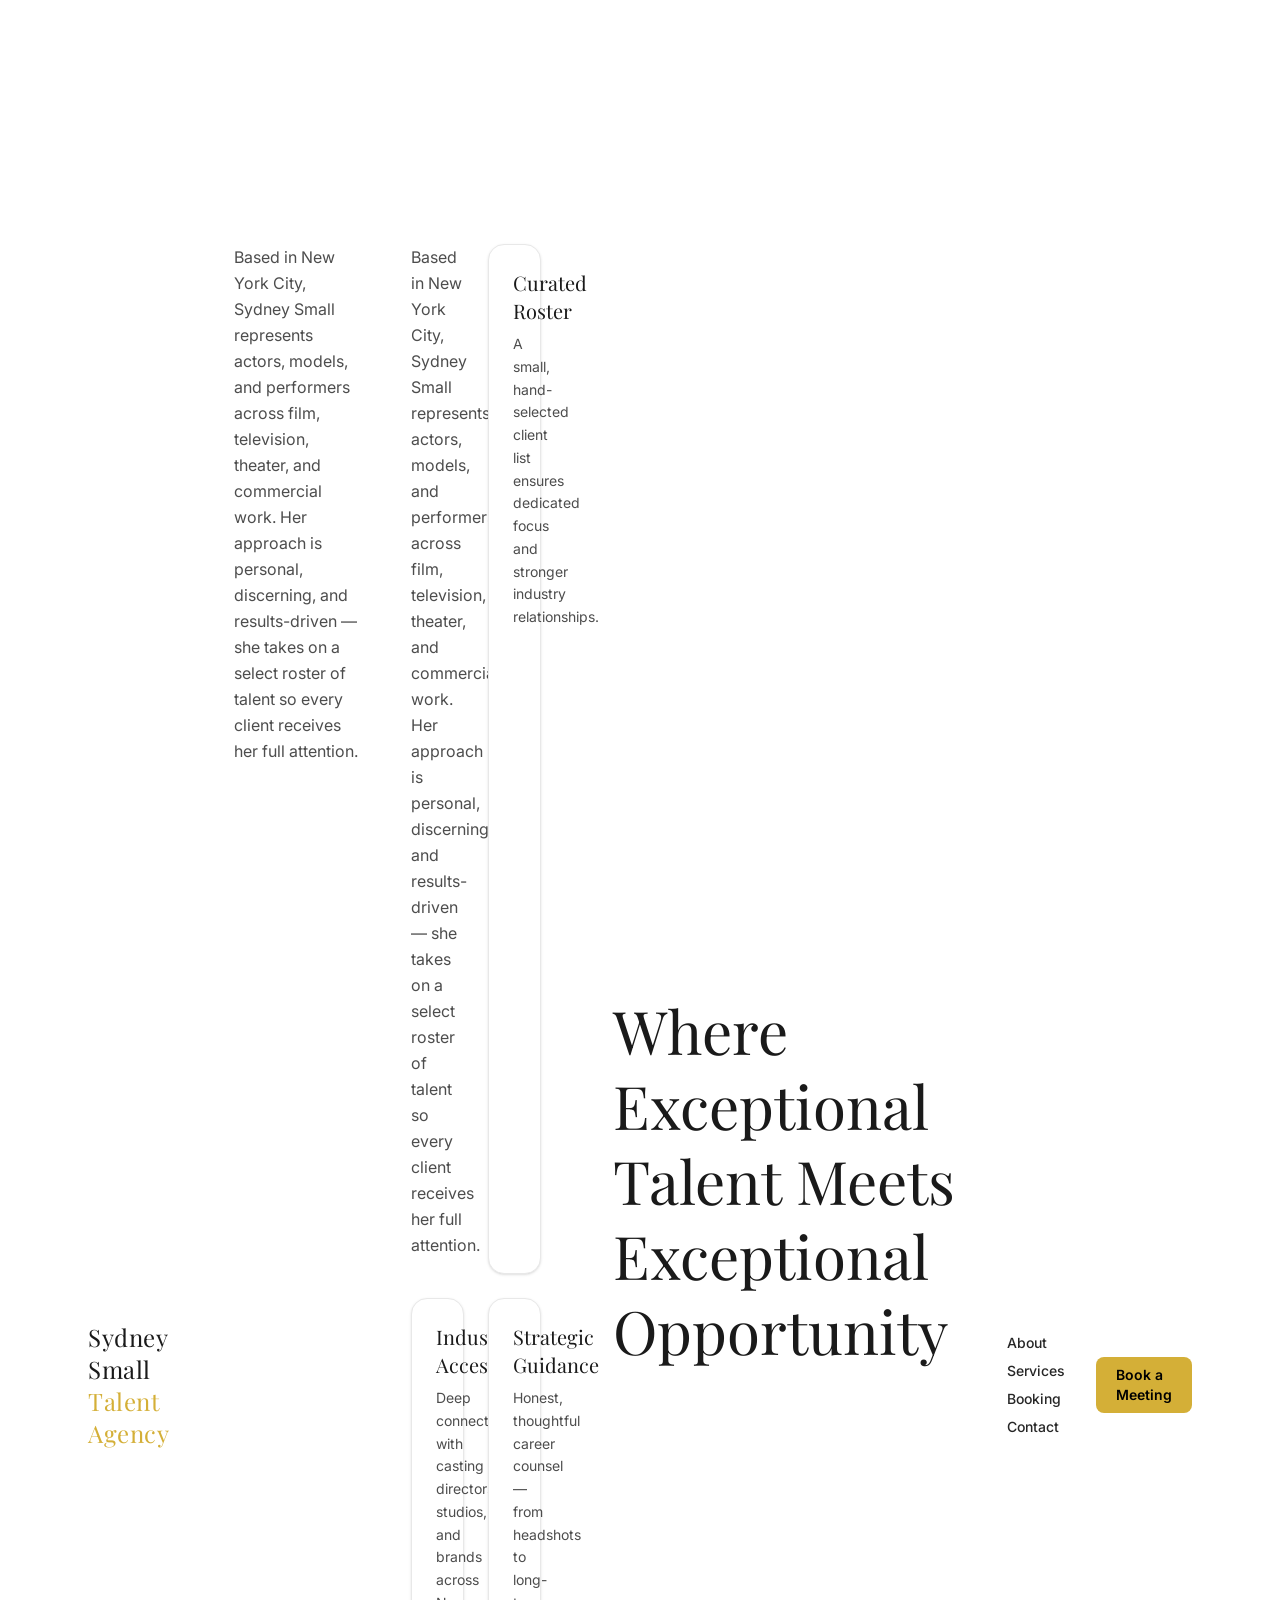
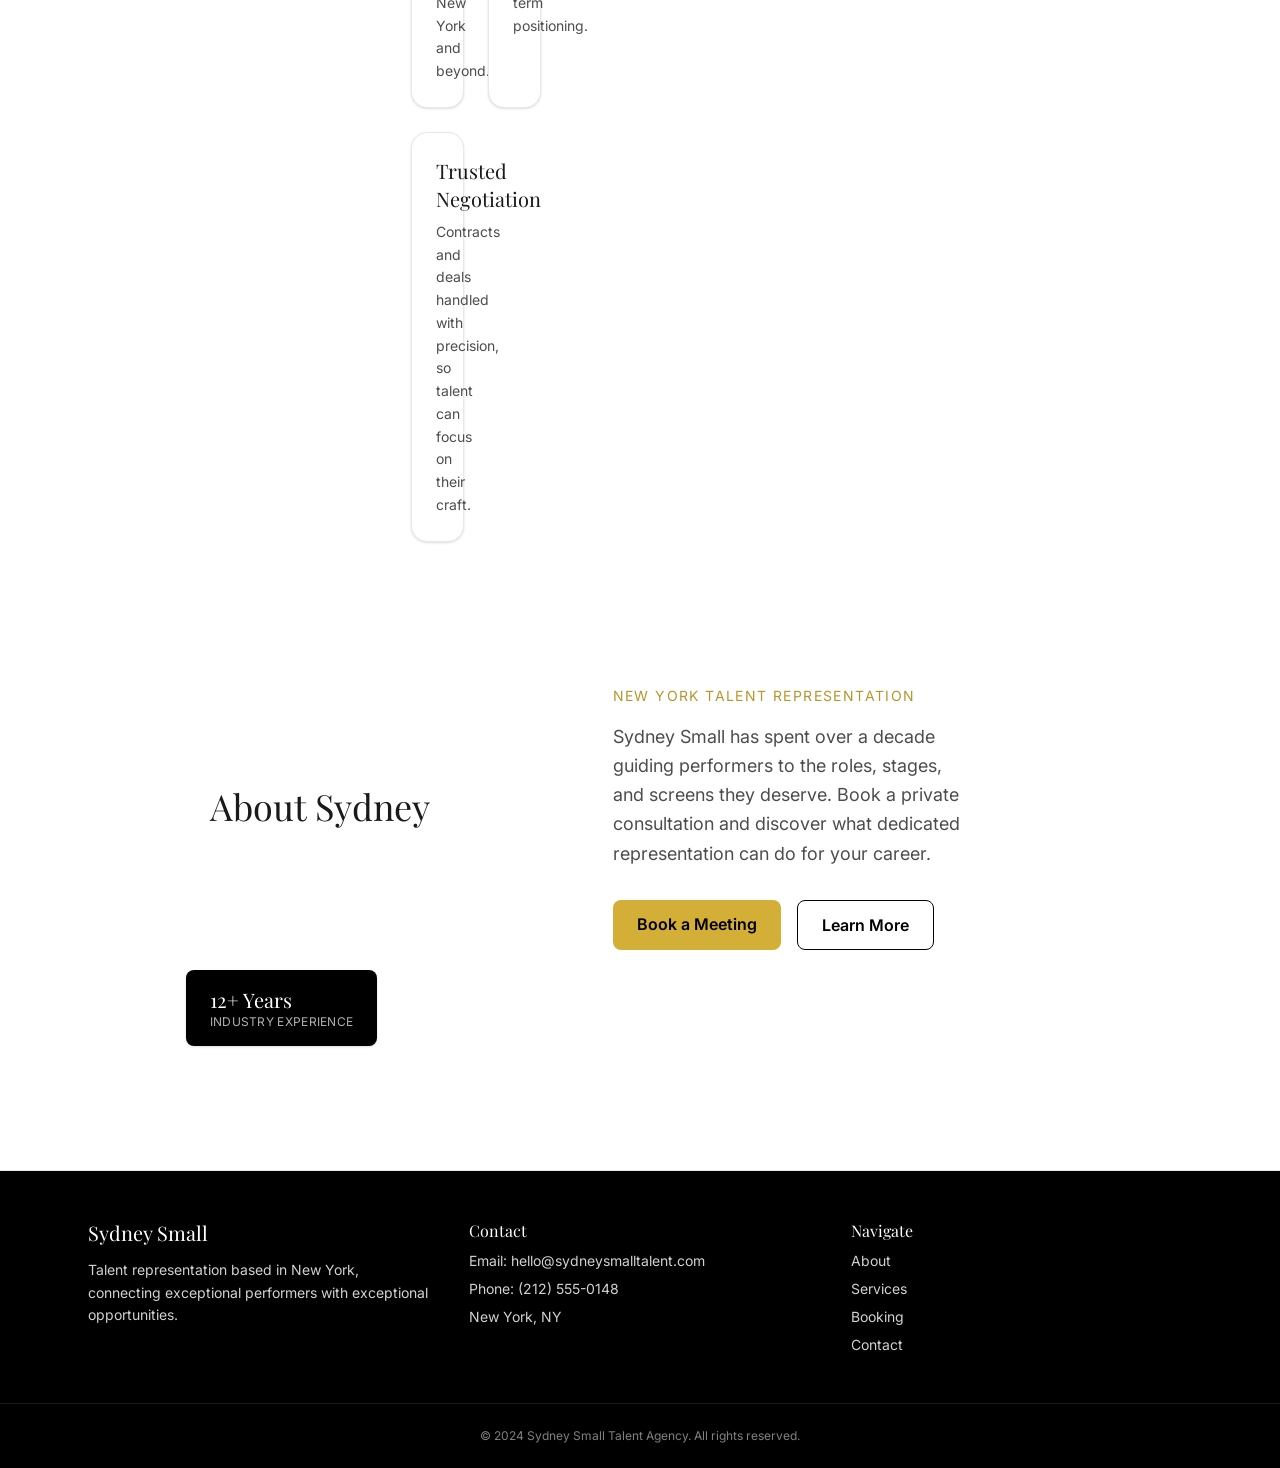
==== booking.html @ 24761de2 "Update copy on / via Tibly (#12)" ====
<!DOCTYPE html>
<html lang="en">
<head>
<meta charset="utf-8">
<meta name="viewport" content="width=device-width, initial-scale=1">
<title>Booking — Sydney Small Talent Agency</title>
<meta name="description" content="A calendar-style booking page for Sydney Small Talent Agency where visitors see available days and times and pick an open slot to request a consultation. C">
<link rel="canonical" href="https://sydney-small-talent-062c.sites.tibly.ai/booking">
<meta property="og:type" content="website">
<meta property="og:url" content="https://sydney-small-talent-062c.sites.tibly.ai/booking">
<meta property="og:site_name" content="Sydney Small Talent Agency">
<meta property="og:title" content="Booking — Sydney Small Talent Agency">
<meta property="og:description" content="A calendar-style booking page for Sydney Small Talent Agency where visitors see available days and times and pick an open slot to request a consultation. C">
<meta name="twitter:card" content="summary_large_image">
<link rel="icon" href="/favicon.svg" type="image/svg+xml">
<link rel="preconnect" href="https://fonts.googleapis.com">
<link rel="preconnect" href="https://fonts.gstatic.com" crossorigin>
<link href="https://fonts.googleapis.com/css2?family=Playfair+Display:ital,wght@0,400;0,600;0,700;1,400&family=Inter:wght@300;400;500;600;700&display=swap" rel="stylesheet">
<link rel="stylesheet" href="/styles.css?v=4cd7f9ba">
</head>
<body>
<!-- block:header -->
<header class="bg-surface border-b border-secondary sticky top-0 z-50">
  <div class="max-w-6xl mx-auto px-6 py-5 flex flex-col md:flex-row md:items-center md:justify-between gap-4">
    <a href="#top" class="font-display text-2xl tracking-wide text-ink">
      Sydney Small <span class="text-accent-500">Talent Agency</span>
    </a>
    <div class="max-w-6xl mx-auto px-6 py-20 sm:py-28 lg:py-32 grid gap-12 lg:grid-cols-2 lg:items-center">
    <div class="max-w-6xl mx-auto px-6 py-20 sm:py-24 grid gap-12 lg:grid-cols-2 lg:items-start">
    <div>
      
      <p class="font-body text-brand-500 leading-relaxed mb-4">
        Based in New York City, Sydney Small represents actors, models, and performers across film, television, theater, and commercial work. Her approach is personal, discerning, and results-driven — she takes on a select roster of talent so every client receives her full attention.
      </p>
      
    </div>
    <div class="grid sm:grid-cols-2 gap-6">
      <p class="font-body text-brand-500 leading-relaxed mb-4">
        Based in New York City, Sydney Small represents actors, models, and performers across film, television, theater, and commercial work. Her approach is personal, discerning, and results-driven — she takes on a select roster of talent so every client receives her full attention.
      </p><div class="card">
        <h3 class="font-display text-xl text-ink mb-2">Curated Roster</h3>
        <p class="font-body text-sm text-brand-500 leading-relaxed">A small, hand-selected client list ensures dedicated focus and stronger industry relationships.</p>
      </div>
      <div class="card">
        <h3 class="font-display text-xl text-ink mb-2">Industry Access</h3>
        <p class="font-body text-sm text-brand-500 leading-relaxed">Deep connections with casting directors, studios, and brands across New York and beyond.</p>
      </div>
      <div class="card">
        <h3 class="font-display text-xl text-ink mb-2">Strategic Guidance</h3>
        <p class="font-body text-sm text-brand-500 leading-relaxed">Honest, thoughtful career counsel — from headshots to long-term positioning.</p>
      </div>
      <div class="card">
        <h3 class="font-display text-xl text-ink mb-2">Trusted Negotiation</h3>
        <p class="font-body text-sm text-brand-500 leading-relaxed">Contracts and deals handled with precision, so talent can focus on their craft.</p>
      </div>
    </div>
  </div><h1 class="font-display text-4xl sm:text-5xl lg:text-6xl text-ink leading-tight mb-6">
        Where Exceptional Talent Meets Exceptional Opportunity
      </h1><h2 class="font-display text-3xl sm:text-4xl text-ink mb-6">About Sydney</h2><div>
      <p class="font-body text-sm tracking-widest uppercase text-accent-600 mb-4">New York Talent Representation</p>
      
      <p class="font-body text-lg text-brand-500 max-w-xl mb-8 leading-relaxed">
        Sydney Small has spent over a decade guiding performers to the roles, stages, and screens they deserve. Book a private consultation and discover what dedicated representation can do for your career.
      </p>
      <div class="flex flex-wrap gap-4">
        <a href="#booking" class="btn">Book a Meeting</a>
        <a href="#about" class="btn-secondary">Learn More</a>
      </div>
    </div>
    <div class="relative">
      
      <p>New text</p><div class="absolute -bottom-6 -left-6 hidden sm:block bg-brand-900 text-surface rounded-md px-6 py-4 shadow-sm">
        <p class="font-display text-xl">12+ Years</p>
        <p class="font-body text-xs text-brand-300 uppercase tracking-wide">Industry Experience</p>
      </div>
    </div>
  </div><nav class="flex flex-wrap gap-x-8 gap-y-2 text-sm font-body font-medium text-brand-600">
      <a href="#about" class="hover:text-accent-500 transition-colors">About</a>
      <a href="#services" class="hover:text-accent-500 transition-colors">Services</a>
      <a href="/booking" class="hover:text-accent-500 transition-colors">Booking</a>
      <a href="#contact" class="hover:text-accent-500 transition-colors">Contact</a>
    </nav>
    <a href="#booking" class="btn text-sm py-2 px-5 self-start md:self-auto">Book a Meeting</a>
  </div>
</header>
<!-- /block:header -->
<!-- block:app -->
<script type="importmap">
{"imports":{
"react":"https://esm.sh/react@18.3.1",
"react/jsx-runtime":"https://esm.sh/react@18.3.1/jsx-runtime",
"react-dom/client":"https://esm.sh/react-dom@18.3.1/client",
"@neondatabase/auth":"https://esm.sh/@neondatabase/auth",
"@neondatabase/postgrest-js":"https://esm.sh/@neondatabase/postgrest-js"
}}
</script>
<section class="section app-section" data-block="app">
  <div id="tibly-app-root"></div>
</section>
<script type="module" src="/assets/booking.js"></script>
<!-- /block:app -->
<!-- block:footer -->
<footer class="bg-brand-900 text-brand-50">
  <div class="max-w-6xl mx-auto px-6 py-12 grid gap-10 md:grid-cols-3">
    <div>
      <h2 class="font-display text-xl text-surface mb-3">Sydney Small</h2>
      <p class="font-body text-sm text-brand-200 leading-relaxed">
        Talent representation based in New York, connecting exceptional
        performers with exceptional opportunities.
      </p>
    </div>
    <div class="font-body text-sm text-brand-200 space-y-2">
      <h3 class="font-display text-base text-surface mb-2">Contact</h3>
      <p>Email: hello@sydneysmalltalent.com</p>
      <p>Phone: (212) 555-0148</p>
      <p>New York, NY</p>
    </div>
    <div>
      <h3 class="font-display text-base text-surface mb-2">Navigate</h3>
      <nav class="flex flex-col gap-2 font-body text-sm text-brand-200">
        <a href="#about" class="hover:text-accent-500 transition-colors">About</a>
        <a href="#services" class="hover:text-accent-500 transition-colors">Services</a>
        <a href="#booking" class="hover:text-accent-500 transition-colors">Booking</a>
        <a href="#contact" class="hover:text-accent-500 transition-colors">Contact</a>
      </nav>
    </div>
  </div>
  <div class="border-t border-brand-700 py-6 text-center text-xs font-body text-brand-400">
    &copy; 2024 Sydney Small Talent Agency. All rights reserved.
  </div>
</footer>
<!-- /block:footer -->
  <script async src="https://api.tibly.ai/widget/v1.js"></script>
</body>
</html>
---- styles.css ----
/*! tailwindcss v4.3.2 | MIT License | https://tailwindcss.com */
@layer properties{@supports (((-webkit-hyphens:none)) and (not (margin-trim:inline))) or ((-moz-orient:inline) and (not (color:rgb(from red r g b)))){*,:before,:after,::backdrop{--tw-space-y-reverse:0;--tw-border-style:solid;--tw-leading:initial;--tw-font-weight:initial;--tw-tracking:initial;--tw-shadow:0 0 #0000;--tw-shadow-color:initial;--tw-shadow-alpha:100%;--tw-inset-shadow:0 0 #0000;--tw-inset-shadow-color:initial;--tw-inset-shadow-alpha:100%;--tw-ring-color:initial;--tw-ring-shadow:0 0 #0000;--tw-inset-ring-color:initial;--tw-inset-ring-shadow:0 0 #0000;--tw-ring-inset:initial;--tw-ring-offset-width:0px;--tw-ring-offset-color:#fff;--tw-ring-offset-shadow:0 0 #0000;--tw-duration:initial}}}@layer theme{:root,:host{--font-sans:ui-sans-serif, system-ui, sans-serif, "Apple Color Emoji", "Segoe UI Emoji", "Segoe UI Symbol", "Noto Color Emoji";--font-mono:ui-monospace, SFMono-Regular, Menlo, Monaco, Consolas, "Liberation Mono", "Courier New", monospace;--color-red-600:oklch(57.7% .245 27.325);--spacing:.25rem;--container-xl:36rem;--container-2xl:42rem;--container-4xl:56rem;--container-6xl:72rem;--text-xs:.75rem;--text-xs--line-height:calc(1 / .75);--text-sm:.875rem;--text-sm--line-height:calc(1.25 / .875);--text-base:1rem;--text-base--line-height:calc(1.5 / 1);--text-lg:1.125rem;--text-lg--line-height:calc(1.75 / 1.125);--text-xl:1.25rem;--text-xl--line-height:calc(1.75 / 1.25);--text-2xl:1.5rem;--text-2xl--line-height:calc(2 / 1.5);--text-3xl:1.875rem;--text-3xl--line-height:calc(2.25 / 1.875);--text-4xl:2.25rem;--text-4xl--line-height:calc(2.5 / 2.25);--text-5xl:3rem;--text-5xl--line-height:1;--text-6xl:3.75rem;--text-6xl--line-height:1;--font-weight-medium:500;--font-weight-semibold:600;--tracking-wide:.025em;--tracking-widest:.1em;--leading-tight:1.25;--leading-relaxed:1.625;--radius-sm:.25rem;--radius-md:.5rem;--radius-lg:1rem;--default-transition-duration:.15s;--default-transition-timing-function:cubic-bezier(.4, 0, .2, 1);--default-font-family:var(--font-sans);--default-mono-font-family:var(--font-mono);--color-brand-50:#f5f5f5;--color-brand-100:#e8e8e8;--color-brand-200:#d1d1d1;--color-brand-300:#b0b0b0;--color-brand-400:gray;--color-brand-500:#4d4d4d;--color-brand-600:#262626;--color-brand-700:#1a1a1a;--color-brand-800:#0d0d0d;--color-brand-900:#000;--color-accent-50:#fbf6e7;--color-accent-100:#f5e9c2;--color-accent-300:#e3c766;--color-accent-500:#d4af37;--color-accent-600:#b8952c;--color-accent-900:#6b5514;--color-surface:#fff;--color-bg:#fafafa;--color-secondary:#e8e8e8;--color-ink:#1a1a1a;--font-display:"Playfair Display", serif;--font-body:"Inter", sans-serif}}@layer base{*,:after,:before,::backdrop{box-sizing:border-box;border:0 solid;margin:0;padding:0}::file-selector-button{box-sizing:border-box;border:0 solid;margin:0;padding:0}html,:host{-webkit-text-size-adjust:100%;tab-size:4;line-height:1.5;font-family:var(--default-font-family,ui-sans-serif, system-ui, sans-serif, "Apple Color Emoji", "Segoe UI Emoji", "Segoe UI Symbol", "Noto Color Emoji");font-feature-settings:var(--default-font-feature-settings,normal);font-variation-settings:var(--default-font-variation-settings,normal);-webkit-tap-highlight-color:transparent}hr{height:0;color:inherit;border-top-width:1px}abbr:where([title]){-webkit-text-decoration:underline dotted;text-decoration:underline dotted}h1,h2,h3,h4,h5,h6{font-size:inherit;font-weight:inherit}a{color:inherit;-webkit-text-decoration:inherit;-webkit-text-decoration:inherit;-webkit-text-decoration:inherit;text-decoration:inherit}b,strong{font-weight:bolder}code,kbd,samp,pre{font-family:var(--default-mono-font-family,ui-monospace, SFMono-Regular, Menlo, Monaco, Consolas, "Liberation Mono", "Courier New", monospace);font-feature-settings:var(--default-mono-font-feature-settings,normal);font-variation-settings:var(--default-mono-font-variation-settings,normal);font-size:1em}small{font-size:80%}sub,sup{vertical-align:baseline;font-size:75%;line-height:0;position:relative}sub{bottom:-.25em}sup{top:-.5em}table{text-indent:0;border-color:inherit;border-collapse:collapse}:-moz-focusring{outline:auto}progress{vertical-align:baseline}summary{display:list-item}ol,ul,menu{list-style:none}img,svg,video,canvas,audio,iframe,embed,object{vertical-align:middle;display:block}img,video{max-width:100%;height:auto}button,input,select,optgroup,textarea{font:inherit;font-feature-settings:inherit;font-variation-settings:inherit;letter-spacing:inherit;color:inherit;opacity:1;background-color:#0000;border-radius:0}::file-selector-button{font:inherit;font-feature-settings:inherit;font-variation-settings:inherit;letter-spacing:inherit;color:inherit;opacity:1;background-color:#0000;border-radius:0}:where(select:is([multiple],[size])) optgroup{font-weight:bolder}:where(select:is([multiple],[size])) optgroup option{padding-inline-start:20px}::file-selector-button{margin-inline-end:4px}::placeholder{opacity:1}@supports (not ((-webkit-appearance:-apple-pay-button))) or (contain-intrinsic-size:1px){::placeholder{color:currentColor}@supports (color:color-mix(in lab, red, red)){::placeholder{color:color-mix(in oklab, currentcolor 50%, transparent)}}}textarea{resize:vertical}::-webkit-search-decoration{-webkit-appearance:none}::-webkit-date-and-time-value{min-height:1lh;text-align:inherit}::-webkit-datetime-edit{display:inline-flex}::-webkit-datetime-edit-fields-wrapper{padding:0}::-webkit-datetime-edit{padding-block:0}::-webkit-datetime-edit-year-field{padding-block:0}::-webkit-datetime-edit-month-field{padding-block:0}::-webkit-datetime-edit-day-field{padding-block:0}::-webkit-datetime-edit-hour-field{padding-block:0}::-webkit-datetime-edit-minute-field{padding-block:0}::-webkit-datetime-edit-second-field{padding-block:0}::-webkit-datetime-edit-millisecond-field{padding-block:0}::-webkit-datetime-edit-meridiem-field{padding-block:0}::-webkit-calendar-picker-indicator{line-height:1}:-moz-ui-invalid{box-shadow:none}button,input:where([type=button],[type=reset],[type=submit]){appearance:button}::file-selector-button{appearance:button}::-webkit-inner-spin-button{height:auto}::-webkit-outer-spin-button{height:auto}[hidden]:where(:not([hidden=until-found])){display:none!important}}@layer components{.btn{border-radius:var(--radius-md);background-color:var(--color-accent-500);padding-inline:calc(var(--spacing) * 6);padding-block:calc(var(--spacing) * 3);font-family:var(--font-body);--tw-font-weight:var(--font-weight-semibold);font-weight:var(--font-weight-semibold);color:var(--color-brand-900);transition-property:color,background-color,border-color,outline-color,text-decoration-color,fill,stroke,--tw-gradient-from,--tw-gradient-via,--tw-gradient-to;transition-timing-function:var(--tw-ease,var(--default-transition-timing-function));transition-duration:var(--tw-duration,var(--default-transition-duration));--tw-duration:.2s;transition-duration:.2s;display:inline-block}@media (hover:hover){.btn:hover{background-color:var(--color-accent-600)}}.btn-secondary{border-radius:var(--radius-md);border-style:var(--tw-border-style);border-width:1px;border-color:var(--color-brand-900);padding-inline:calc(var(--spacing) * 6);padding-block:calc(var(--spacing) * 3);font-family:var(--font-body);--tw-font-weight:var(--font-weight-semibold);font-weight:var(--font-weight-semibold);color:var(--color-brand-900);transition-property:color,background-color,border-color,outline-color,text-decoration-color,fill,stroke,--tw-gradient-from,--tw-gradient-via,--tw-gradient-to;transition-timing-function:var(--tw-ease,var(--default-transition-timing-function));transition-duration:var(--tw-duration,var(--default-transition-duration));--tw-duration:.2s;background-color:#0000;transition-duration:.2s;display:inline-block}@media (hover:hover){.btn-secondary:hover{background-color:var(--color-brand-900);color:var(--color-surface)}}.card{border-radius:var(--radius-lg);border-style:var(--tw-border-style);border-width:1px;border-color:var(--color-secondary);background-color:var(--color-surface);padding:calc(var(--spacing) * 6);--tw-shadow:0 1px 3px 0 var(--tw-shadow-color,#0000001a), 0 1px 2px -1px var(--tw-shadow-color,#0000001a);box-shadow:var(--tw-inset-shadow), var(--tw-inset-ring-shadow), var(--tw-ring-offset-shadow), var(--tw-ring-shadow), var(--tw-shadow)}}@layer utilities{.absolute{position:absolute}.relative{position:relative}.sticky{position:sticky}.top-0{top:0}.-bottom-6{bottom:calc(var(--spacing) * -6)}.-left-6{left:calc(var(--spacing) * -6)}.z-50{z-index:50}.mx-auto{margin-inline:auto}.mb-1{margin-bottom:var(--spacing)}.mb-2{margin-bottom:calc(var(--spacing) * 2)}.mb-3{margin-bottom:calc(var(--spacing) * 3)}.mb-4{margin-bottom:calc(var(--spacing) * 4)}.mb-6{margin-bottom:calc(var(--spacing) * 6)}.mb-8{margin-bottom:calc(var(--spacing) * 8)}.mb-12{margin-bottom:calc(var(--spacing) * 12)}.mb-14{margin-bottom:calc(var(--spacing) * 14)}.block{display:block}.flex{display:flex}.grid{display:grid}.hidden{display:none}.min-h-\[100px\]{min-height:100px}.w-full{width:100%}.max-w-2xl{max-width:var(--container-2xl)}.max-w-4xl{max-width:var(--container-4xl)}.max-w-6xl{max-width:var(--container-6xl)}.max-w-xl{max-width:var(--container-xl)}.grow{flex-grow:1}.grid-cols-2{grid-template-columns:repeat(2,minmax(0,1fr))}.flex-col{flex-direction:column}.flex-wrap{flex-wrap:wrap}.gap-2{gap:calc(var(--spacing) * 2)}.gap-4{gap:calc(var(--spacing) * 4)}.gap-6{gap:calc(var(--spacing) * 6)}.gap-10{gap:calc(var(--spacing) * 10)}.gap-12{gap:calc(var(--spacing) * 12)}:where(.space-y-2>:not(:last-child)){--tw-space-y-reverse:0;margin-block-start:calc(calc(var(--spacing) * 2) * var(--tw-space-y-reverse));margin-block-end:calc(calc(var(--spacing) * 2) * calc(1 - var(--tw-space-y-reverse)))}:where(.space-y-4>:not(:last-child)){--tw-space-y-reverse:0;margin-block-start:calc(calc(var(--spacing) * 4) * var(--tw-space-y-reverse));margin-block-end:calc(calc(var(--spacing) * 4) * calc(1 - var(--tw-space-y-reverse)))}:where(.space-y-8>:not(:last-child)){--tw-space-y-reverse:0;margin-block-start:calc(calc(var(--spacing) * 8) * var(--tw-space-y-reverse));margin-block-end:calc(calc(var(--spacing) * 8) * calc(1 - var(--tw-space-y-reverse)))}.gap-x-8{column-gap:calc(var(--spacing) * 8)}.gap-y-2{row-gap:calc(var(--spacing) * 2)}.self-start{align-self:flex-start}.rounded-lg{border-radius:var(--radius-lg)}.rounded-md{border-radius:var(--radius-md)}.border{border-style:var(--tw-border-style);border-width:1px}.border-t{border-top-style:var(--tw-border-style);border-top-width:1px}.border-b{border-bottom-style:var(--tw-border-style);border-bottom-width:1px}.border-brand-700{border-color:var(--color-brand-700)}.border-ink\/20{border-color:#1a1a1a33}@supports (color:color-mix(in lab, red, red)){.border-ink\/20{border-color:color-mix(in oklab, var(--color-ink) 20%, transparent)}}.border-secondary{border-color:var(--color-secondary)}.bg-bg{background-color:var(--color-bg)}.bg-brand-900{background-color:var(--color-brand-900)}.bg-surface{background-color:var(--color-surface)}.p-6{padding:calc(var(--spacing) * 6)}.p-8{padding:calc(var(--spacing) * 8)}.px-3{padding-inline:calc(var(--spacing) * 3)}.px-4{padding-inline:calc(var(--spacing) * 4)}.px-5{padding-inline:calc(var(--spacing) * 5)}.px-6{padding-inline:calc(var(--spacing) * 6)}.py-2{padding-block:calc(var(--spacing) * 2)}.py-4{padding-block:calc(var(--spacing) * 4)}.py-5{padding-block:calc(var(--spacing) * 5)}.py-6{padding-block:calc(var(--spacing) * 6)}.py-10{padding-block:calc(var(--spacing) * 10)}.py-12{padding-block:calc(var(--spacing) * 12)}.py-20{padding-block:calc(var(--spacing) * 20)}.text-center{text-align:center}.font-body{font-family:var(--font-body)}.font-display{font-family:var(--font-display)}.text-2xl{font-size:var(--text-2xl);line-height:var(--tw-leading,var(--text-2xl--line-height))}.text-3xl{font-size:var(--text-3xl);line-height:var(--tw-leading,var(--text-3xl--line-height))}.text-4xl{font-size:var(--text-4xl);line-height:var(--tw-leading,var(--text-4xl--line-height))}.text-base{font-size:var(--text-base);line-height:var(--tw-leading,var(--text-base--line-height))}.text-lg{font-size:var(--text-lg);line-height:var(--tw-leading,var(--text-lg--line-height))}.text-sm{font-size:var(--text-sm);line-height:var(--tw-leading,var(--text-sm--line-height))}.text-xl{font-size:var(--text-xl);line-height:var(--tw-leading,var(--text-xl--line-height))}.text-xs{font-size:var(--text-xs);line-height:var(--tw-leading,var(--text-xs--line-height))}.leading-relaxed{--tw-leading:var(--leading-relaxed);line-height:var(--leading-relaxed)}.leading-tight{--tw-leading:var(--leading-tight);line-height:var(--leading-tight)}.font-medium{--tw-font-weight:var(--font-weight-medium);font-weight:var(--font-weight-medium)}.tracking-wide{--tw-tracking:var(--tracking-wide);letter-spacing:var(--tracking-wide)}.tracking-widest{--tw-tracking:var(--tracking-widest);letter-spacing:var(--tracking-widest)}.text-accent-500{color:var(--color-accent-500)}.text-accent-600{color:var(--color-accent-600)}.text-brand-50{color:var(--color-brand-50)}.text-brand-200{color:var(--color-brand-200)}.text-brand-300{color:var(--color-brand-300)}.text-brand-400{color:var(--color-brand-400)}.text-brand-500{color:var(--color-brand-500)}.text-brand-600{color:var(--color-brand-600)}.text-ink{color:var(--color-ink)}.text-ink\/60{color:#1a1a1a99}@supports (color:color-mix(in lab, red, red)){.text-ink\/60{color:color-mix(in oklab, var(--color-ink) 60%, transparent)}}.text-ink\/70{color:#1a1a1ab3}@supports (color:color-mix(in lab, red, red)){.text-ink\/70{color:color-mix(in oklab, var(--color-ink) 70%, transparent)}}.text-ink\/80{color:#1a1a1acc}@supports (color:color-mix(in lab, red, red)){.text-ink\/80{color:color-mix(in oklab, var(--color-ink) 80%, transparent)}}.text-red-600{color:var(--color-red-600)}.text-surface{color:var(--color-surface)}.uppercase{text-transform:uppercase}.shadow-sm{--tw-shadow:0 1px 3px 0 var(--tw-shadow-color,#0000001a), 0 1px 2px -1px var(--tw-shadow-color,#0000001a);box-shadow:var(--tw-inset-shadow), var(--tw-inset-ring-shadow), var(--tw-ring-offset-shadow), var(--tw-ring-shadow), var(--tw-shadow)}.transition-colors{transition-property:color,background-color,border-color,outline-color,text-decoration-color,fill,stroke,--tw-gradient-from,--tw-gradient-via,--tw-gradient-to;transition-timing-function:var(--tw-ease,var(--default-transition-timing-function));transition-duration:var(--tw-duration,var(--default-transition-duration))}.transition-shadow{transition-property:box-shadow;transition-timing-function:var(--tw-ease,var(--default-transition-timing-function));transition-duration:var(--tw-duration,var(--default-transition-duration))}@media (hover:hover){.hover\:text-accent-500:hover{color:var(--color-accent-500)}.hover\:shadow-md:hover{--tw-shadow:0 4px 6px -1px var(--tw-shadow-color,#0000001a), 0 2px 4px -2px var(--tw-shadow-color,#0000001a);box-shadow:var(--tw-inset-shadow), var(--tw-inset-ring-shadow), var(--tw-ring-offset-shadow), var(--tw-ring-shadow), var(--tw-shadow)}}@media (min-width:40rem){.sm\:block{display:block}.sm\:grid-cols-2{grid-template-columns:repeat(2,minmax(0,1fr))}.sm\:grid-cols-4{grid-template-columns:repeat(4,minmax(0,1fr))}.sm\:p-10{padding:calc(var(--spacing) * 10)}.sm\:py-24{padding-block:calc(var(--spacing) * 24)}.sm\:py-28{padding-block:calc(var(--spacing) * 28)}.sm\:text-4xl{font-size:var(--text-4xl);line-height:var(--tw-leading,var(--text-4xl--line-height))}.sm\:text-5xl{font-size:var(--text-5xl);line-height:var(--tw-leading,var(--text-5xl--line-height))}}@media (min-width:48rem){.md\:grid-cols-2{grid-template-columns:repeat(2,minmax(0,1fr))}.md\:grid-cols-3{grid-template-columns:repeat(3,minmax(0,1fr))}.md\:grid-cols-7{grid-template-columns:repeat(7,minmax(0,1fr))}.md\:flex-row{flex-direction:row}.md\:items-center{align-items:center}.md\:justify-between{justify-content:space-between}.md\:self-auto{align-self:auto}.md\:text-left{text-align:left}.md\:text-4xl{font-size:var(--text-4xl);line-height:var(--tw-leading,var(--text-4xl--line-height))}}@media (min-width:64rem){.lg\:grid-cols-2{grid-template-columns:repeat(2,minmax(0,1fr))}.lg\:grid-cols-3{grid-template-columns:repeat(3,minmax(0,1fr))}.lg\:items-center{align-items:center}.lg\:items-start{align-items:flex-start}.lg\:py-32{padding-block:calc(var(--spacing) * 32)}.lg\:text-6xl{font-size:var(--text-6xl);line-height:var(--tw-leading,var(--text-6xl--line-height))}}}@property --tw-space-y-reverse{syntax:"*";inherits:false;initial-value:0}@property --tw-border-style{syntax:"*";inherits:false;initial-value:solid}@property --tw-leading{syntax:"*";inherits:false}@property --tw-font-weight{syntax:"*";inherits:false}@property --tw-tracking{syntax:"*";inherits:false}@property --tw-shadow{syntax:"*";inherits:false;initial-value:0 0 #0000}@property --tw-shadow-color{syntax:"*";inherits:false}@property --tw-shadow-alpha{syntax:"<percentage>";inherits:false;initial-value:100%}@property --tw-inset-shadow{syntax:"*";inherits:false;initial-value:0 0 #0000}@property --tw-inset-shadow-color{syntax:"*";inherits:false}@property --tw-inset-shadow-alpha{syntax:"<percentage>";inherits:false;initial-value:100%}@property --tw-ring-color{syntax:"*";inherits:false}@property --tw-ring-shadow{syntax:"*";inherits:false;initial-value:0 0 #0000}@property --tw-inset-ring-color{syntax:"*";inherits:false}@property --tw-inset-ring-shadow{syntax:"*";inherits:false;initial-value:0 0 #0000}@property --tw-ring-inset{syntax:"*";inherits:false}@property --tw-ring-offset-width{syntax:"<length>";inherits:false;initial-value:0}@property --tw-ring-offset-color{syntax:"*";inherits:false;initial-value:#fff}@property --tw-ring-offset-shadow{syntax:"*";inherits:false;initial-value:0 0 #0000}@property --tw-duration{syntax:"*";inherits:false}
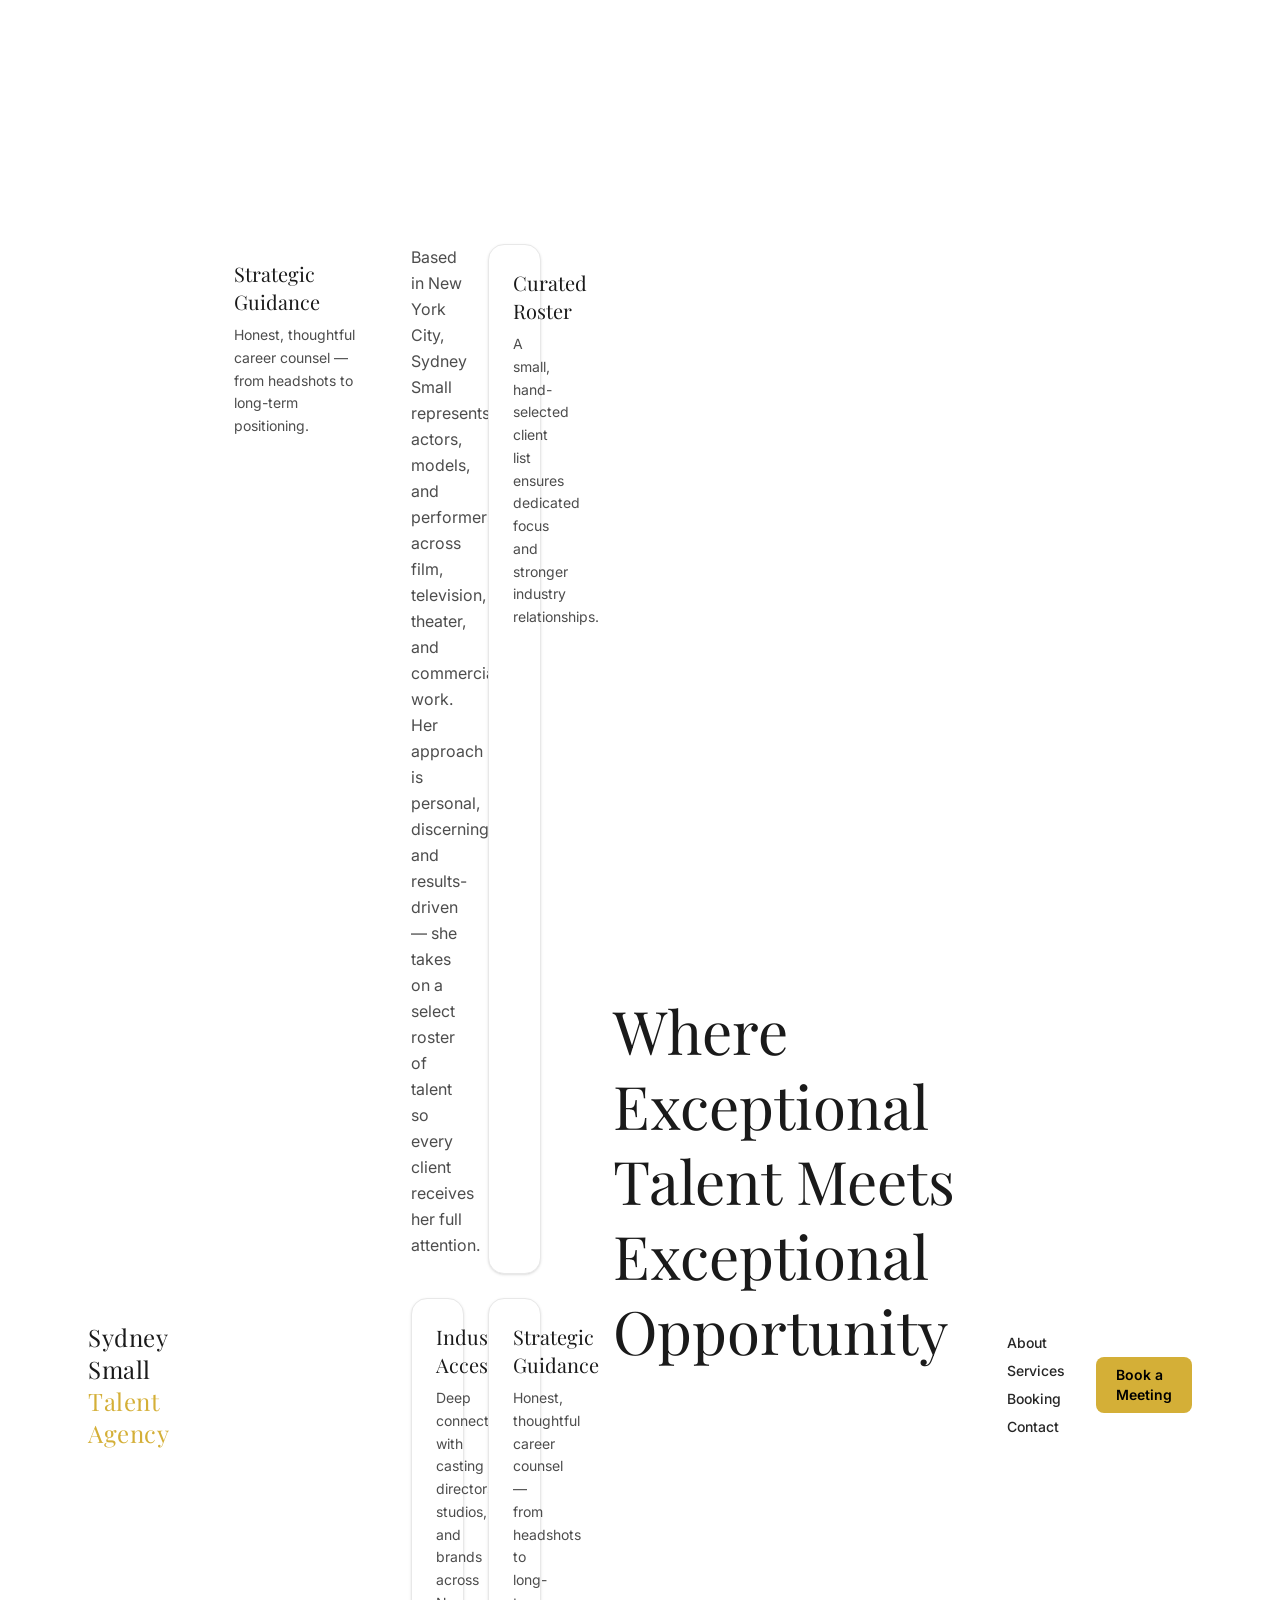
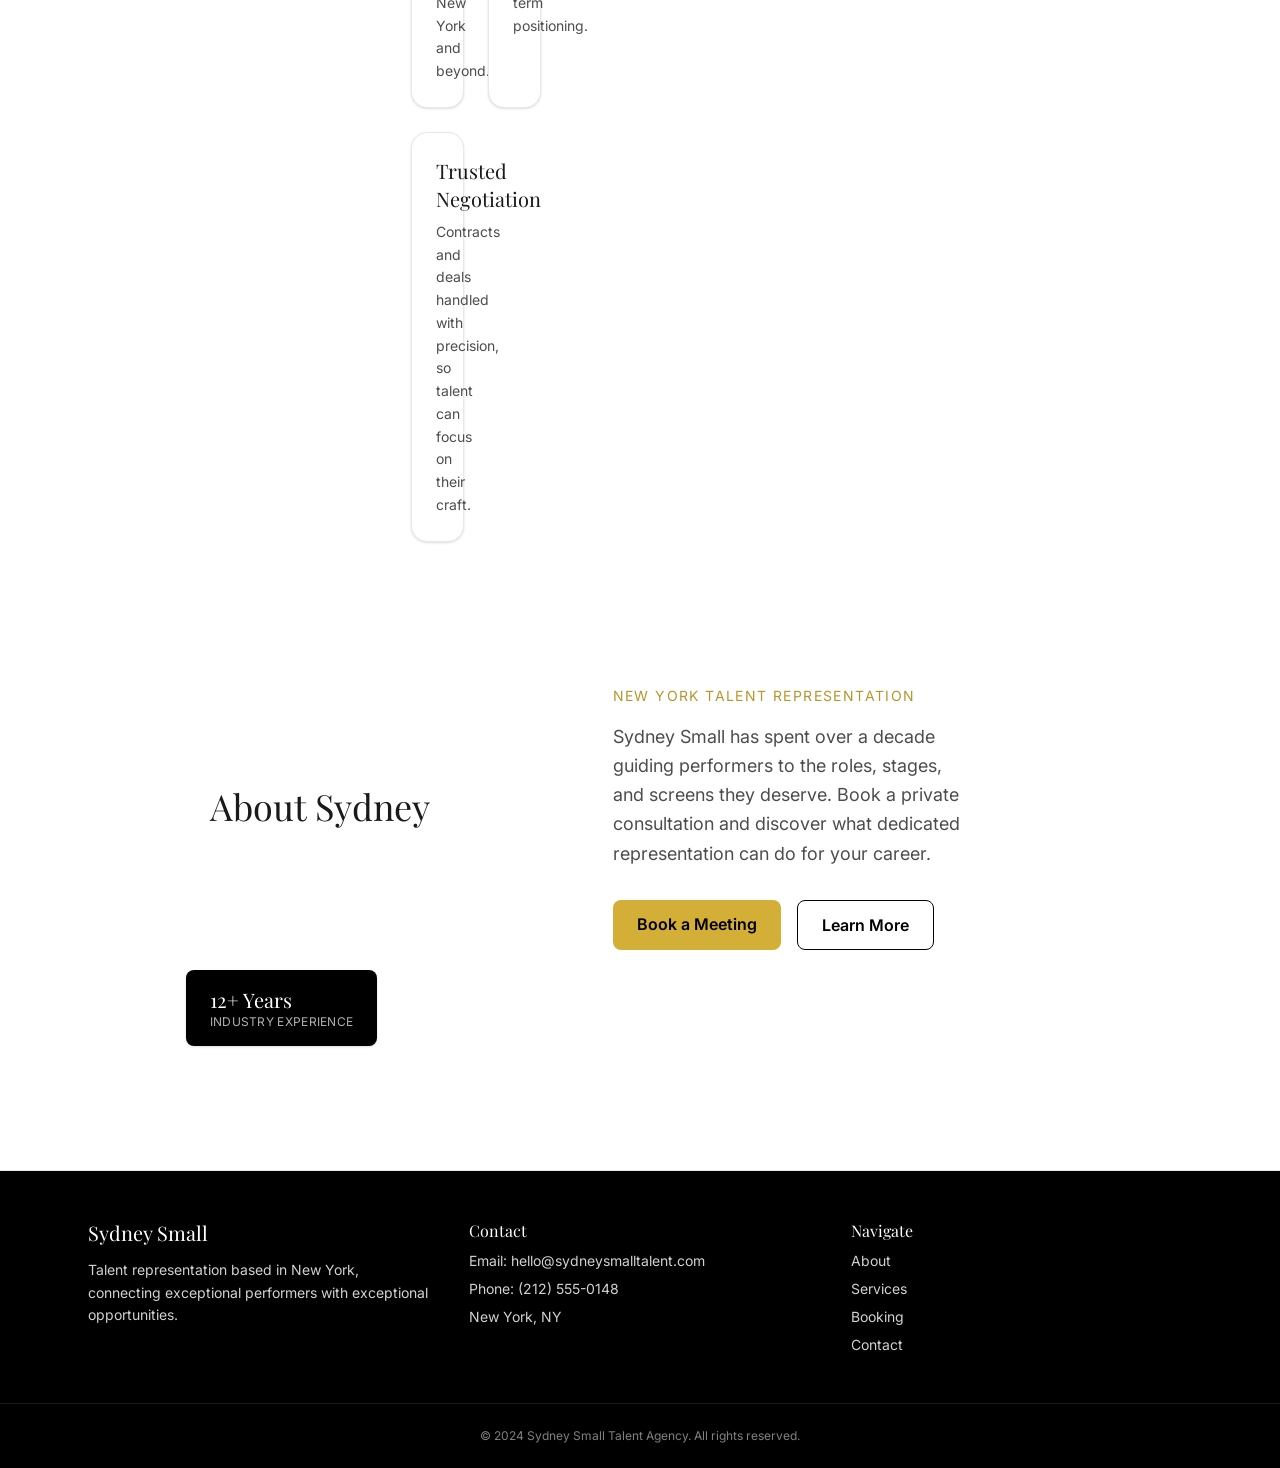
==== commit ac7c958b: "Update copy on / via Tibly" ====
--- a/booking.html
+++ b/booking.html
@@ -30,7 +30,8 @@
     <div>
       
       <p class="font-body text-brand-500 leading-relaxed mb-4">
-        Based in New York City, Sydney Small represents actors, models, and performers across film, television, theater, and commercial work. Her approach is personal, discerning, and results-driven — she takes on a select roster of talent so every client receives her full attention.
+        <h3 class="font-display text-xl text-ink mb-2">Strategic Guidance</h3>
+        <p class="font-body text-sm text-brand-500 leading-relaxed">Honest, thoughtful career counsel — from headshots to long-term positioning.</p>
       </p>
       
     </div>
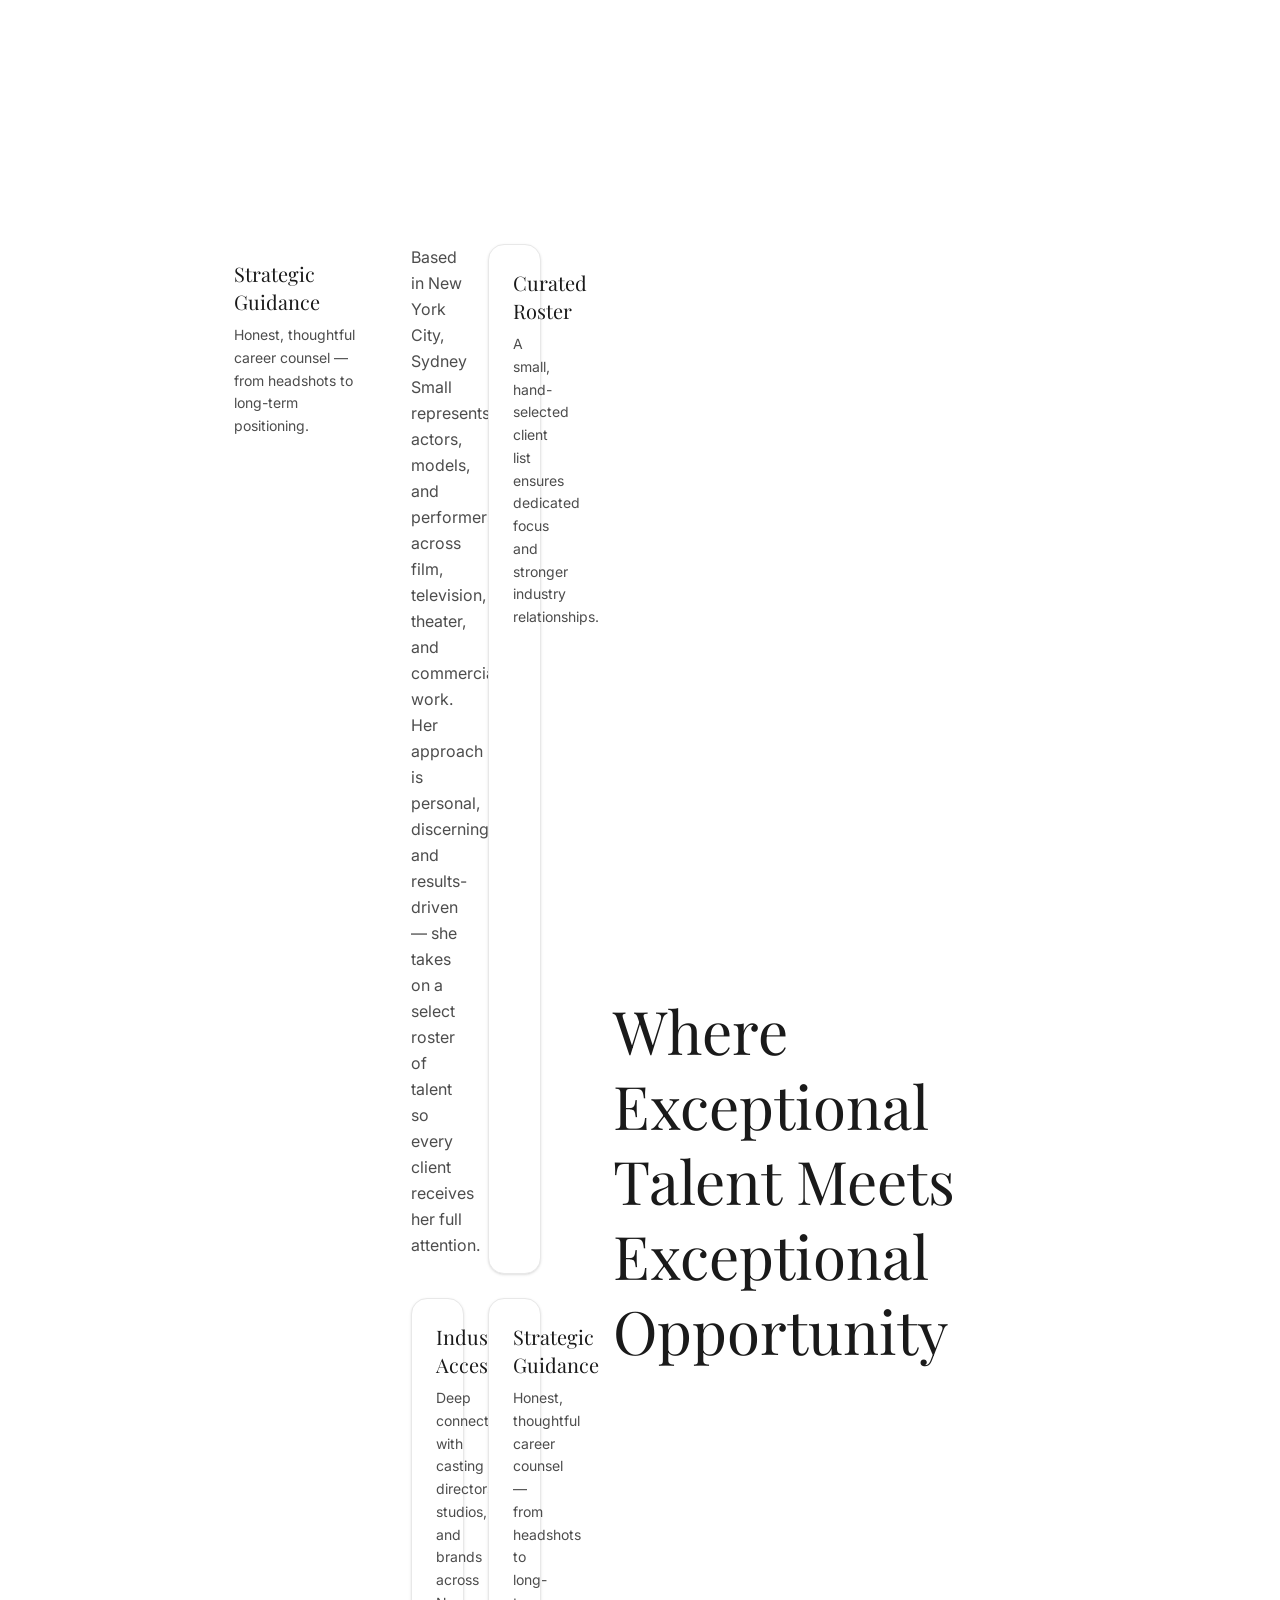
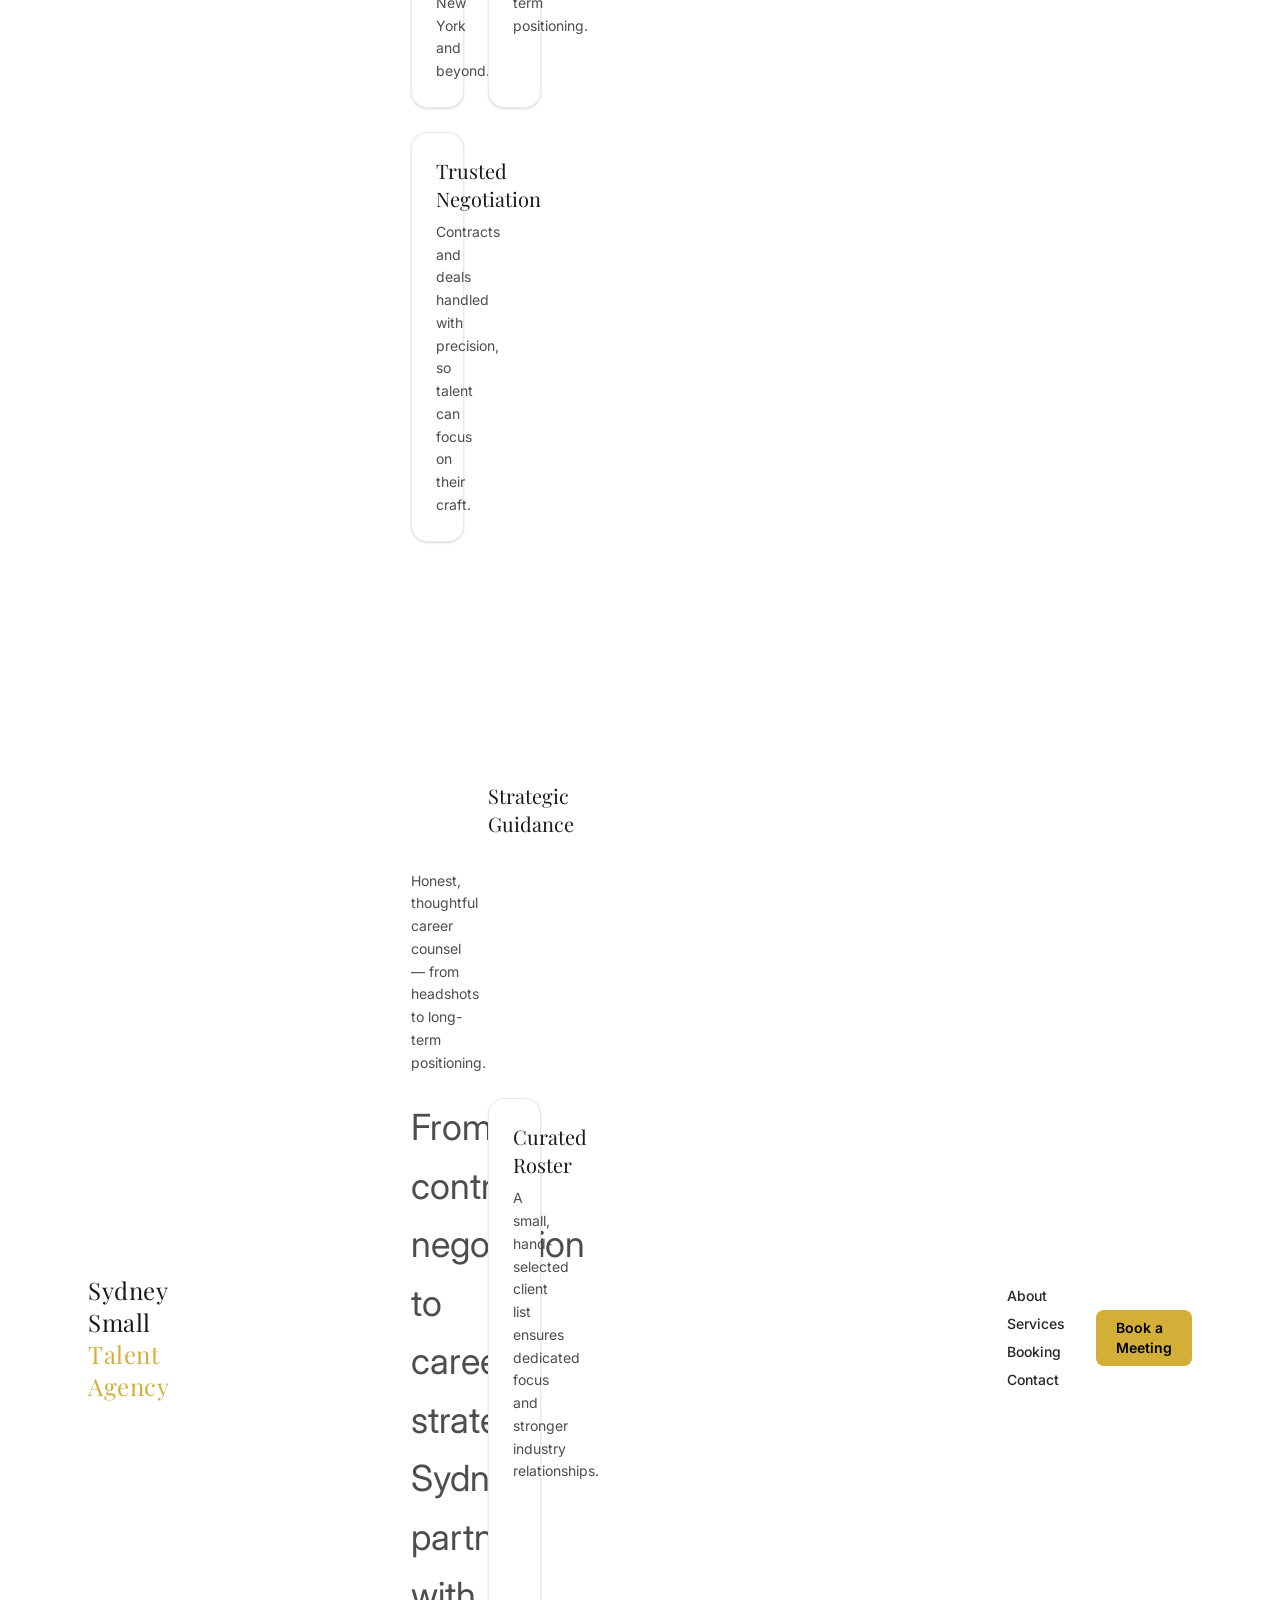
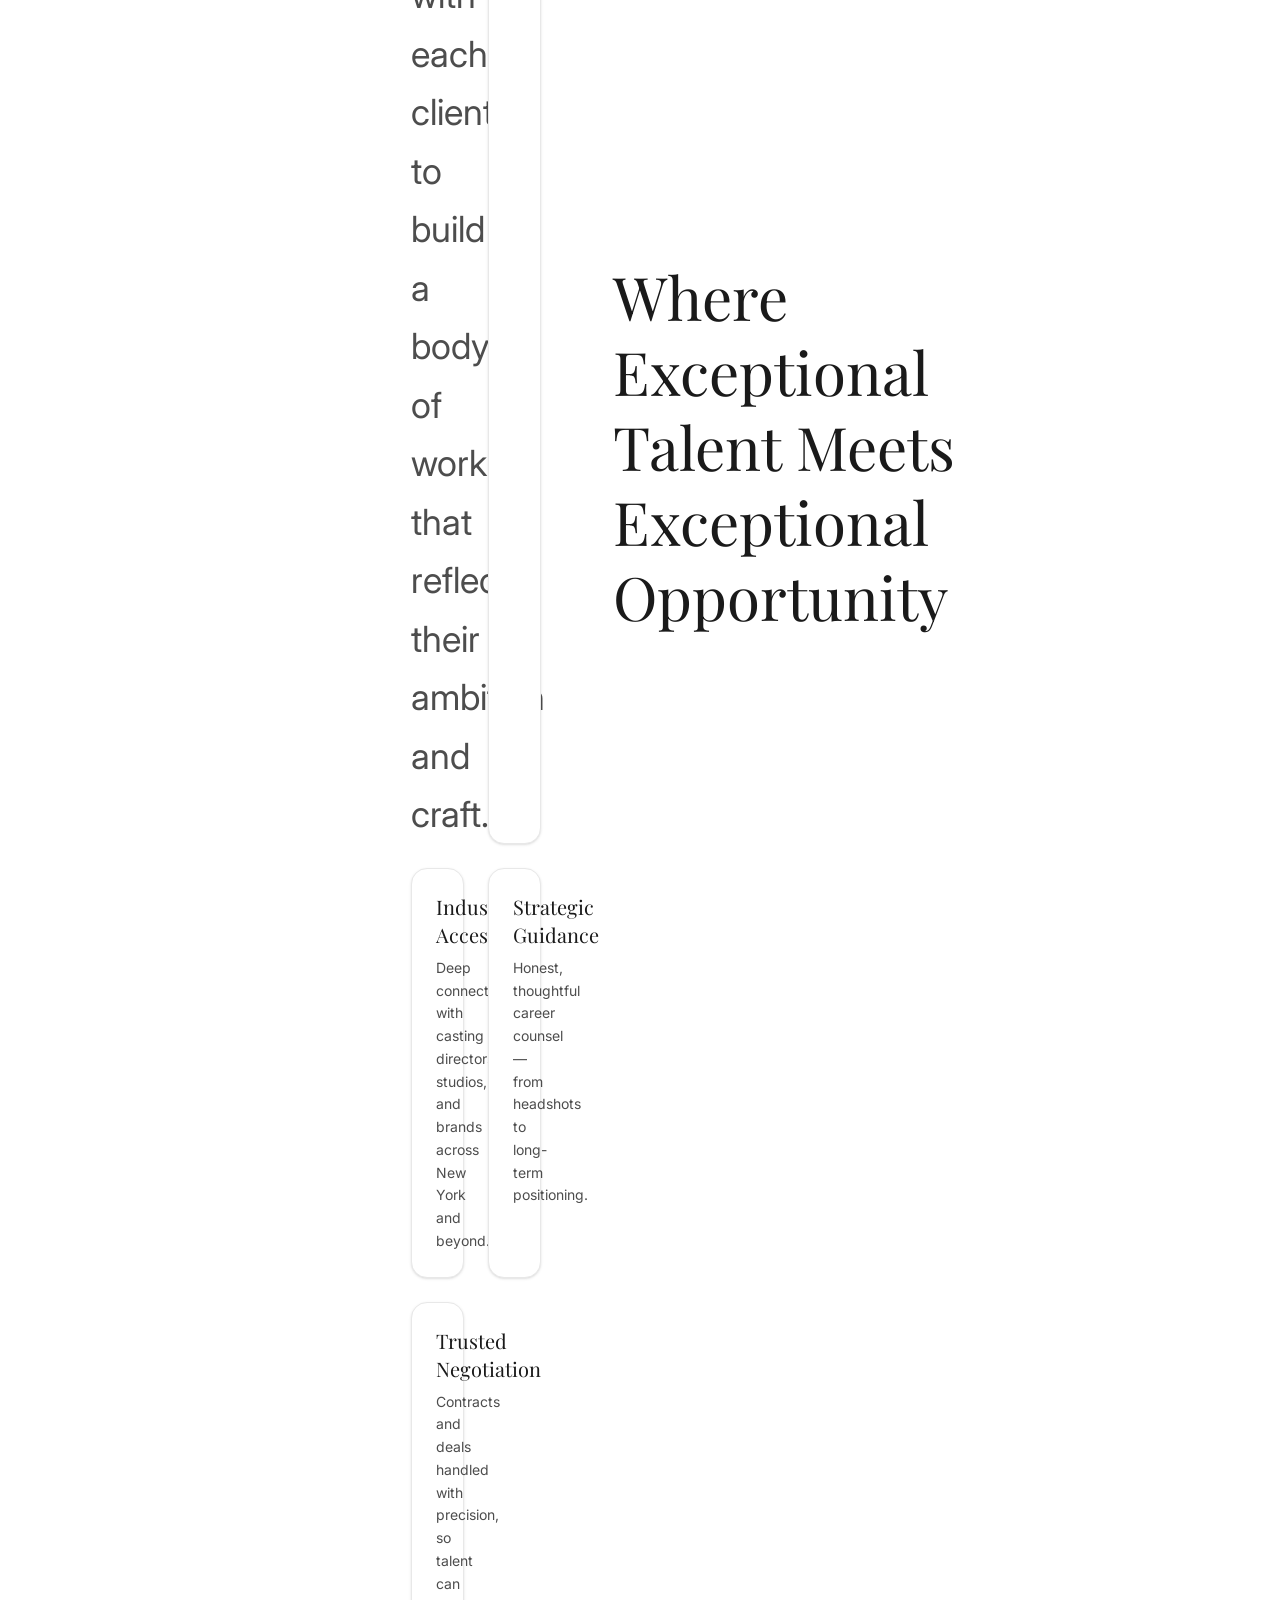
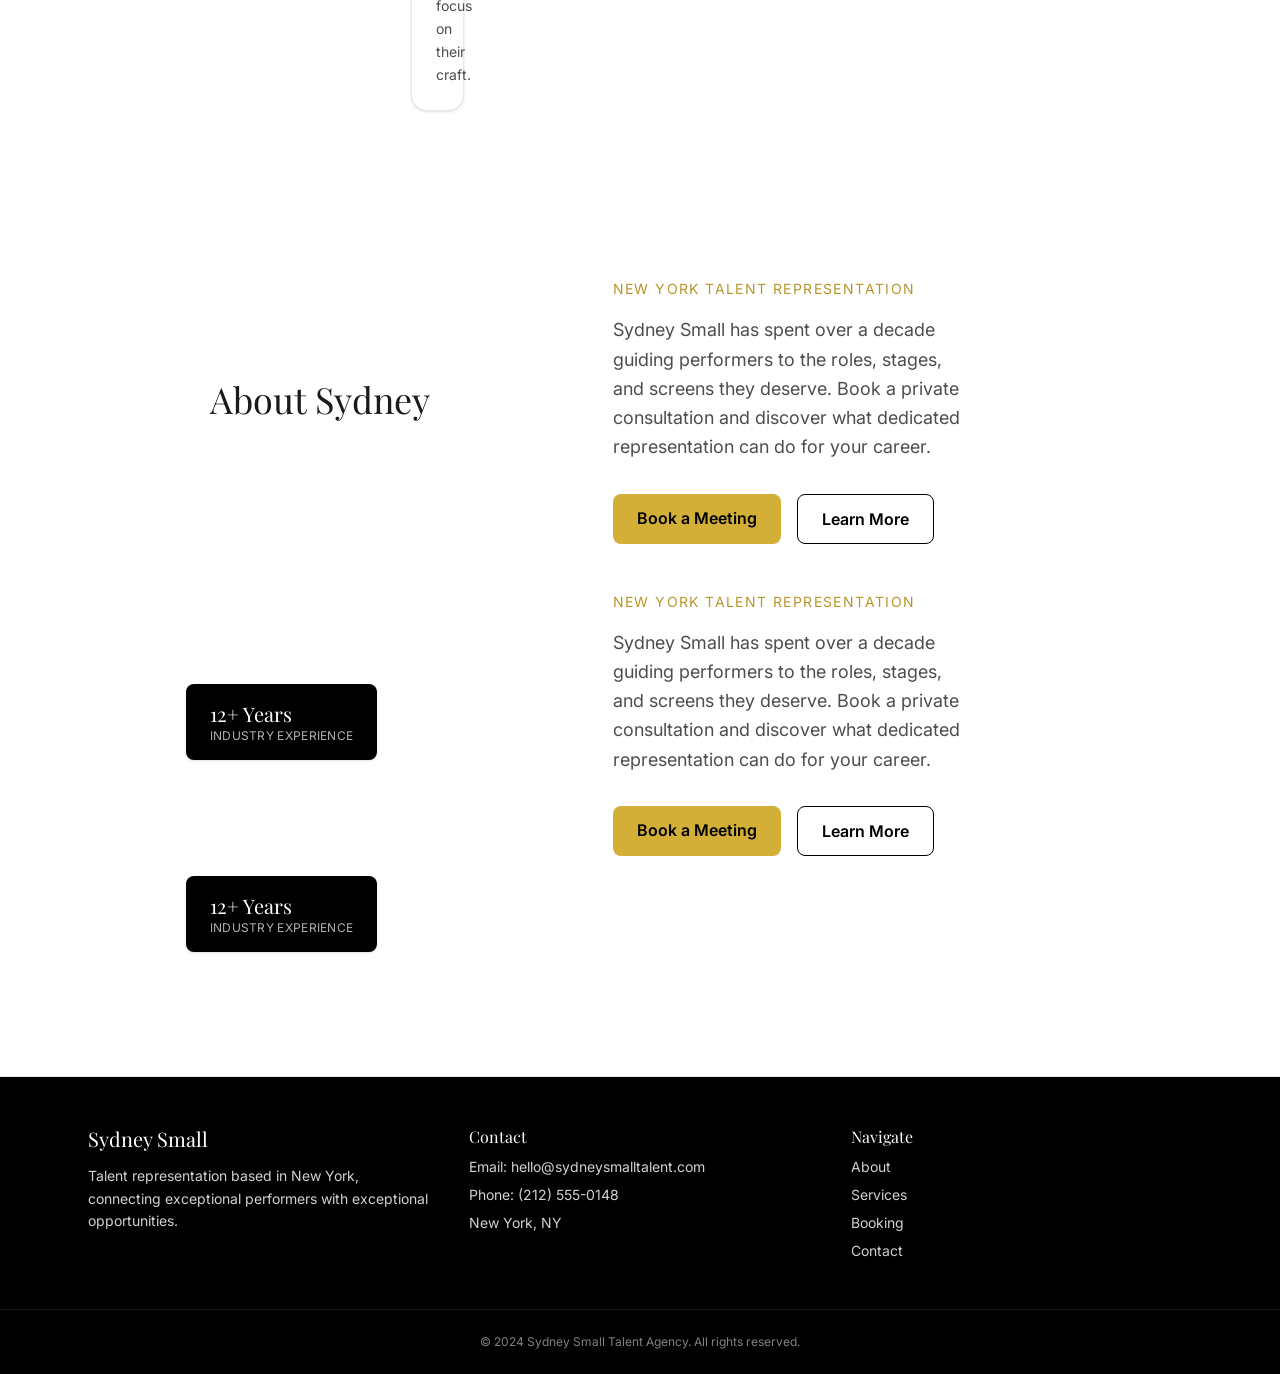
==== commit 159f1e18: "Update copy on / via Tibly" ====
--- a/booking.html
+++ b/booking.html
@@ -57,7 +57,55 @@
     </div>
   </div><h1 class="font-display text-4xl sm:text-5xl lg:text-6xl text-ink leading-tight mb-6">
         Where Exceptional Talent Meets Exceptional Opportunity
+      </h1><h2 class="font-display text-3xl sm:text-4xl text-ink mb-6"><div class="max-w-6xl mx-auto px-6 py-20 sm:py-24 grid gap-12 lg:grid-cols-2 lg:items-start">
+    <div>
+      
+      
+      
+    </div>
+    <div class="grid sm:grid-cols-2 gap-6">
+      <p class="font-body text-brand-500 leading-relaxed mb-4">
+        <h3 class="font-display text-xl text-ink mb-2">Strategic Guidance</h3>
+        <p class="font-body text-sm text-brand-500 leading-relaxed">Honest, thoughtful career counsel — from headshots to long-term positioning.</p>
+      </p><p class="font-body text-brand-500 leading-relaxed">
+        From contract negotiation to career strategy, Sydney partners with each client to build a body of work that reflects their ambition and craft.
+      </p><div class="card">
+        <h3 class="font-display text-xl text-ink mb-2">Curated Roster</h3>
+        <p class="font-body text-sm text-brand-500 leading-relaxed">A small, hand-selected client list ensures dedicated focus and stronger industry relationships.</p>
+      </div>
+      <div class="card">
+        <h3 class="font-display text-xl text-ink mb-2">Industry Access</h3>
+        <p class="font-body text-sm text-brand-500 leading-relaxed">Deep connections with casting directors, studios, and brands across New York and beyond.</p>
+      </div>
+      <div class="card">
+        <h3 class="font-display text-xl text-ink mb-2">Strategic Guidance</h3>
+        <p class="font-body text-sm text-brand-500 leading-relaxed">Honest, thoughtful career counsel — from headshots to long-term positioning.</p>
+      </div>
+      <div class="card">
+        <h3 class="font-display text-xl text-ink mb-2">Trusted Negotiation</h3>
+        <p class="font-body text-sm text-brand-500 leading-relaxed">Contracts and deals handled with precision, so talent can focus on their craft.</p>
+      </div>
+    </div>
+  </div><h1 class="font-display text-4xl sm:text-5xl lg:text-6xl text-ink leading-tight mb-6">
+        Where Exceptional Talent Meets Exceptional Opportunity
       </h1><h2 class="font-display text-3xl sm:text-4xl text-ink mb-6">About Sydney</h2><div>
+      <p class="font-body text-sm tracking-widest uppercase text-accent-600 mb-4">New York Talent Representation</p>
+      
+      <p class="font-body text-lg text-brand-500 max-w-xl mb-8 leading-relaxed">
+        Sydney Small has spent over a decade guiding performers to the roles, stages, and screens they deserve. Book a private consultation and discover what dedicated representation can do for your career.
+      </p>
+      <div class="flex flex-wrap gap-4">
+        <a href="#booking" class="btn">Book a Meeting</a>
+        <a href="#about" class="btn-secondary">Learn More</a>
+      </div>
+    </div>
+    <div class="relative">
+      
+      <p>New text</p><div class="absolute -bottom-6 -left-6 hidden sm:block bg-brand-900 text-surface rounded-md px-6 py-4 shadow-sm">
+        <p class="font-display text-xl">12+ Years</p>
+        <p class="font-body text-xs text-brand-300 uppercase tracking-wide">Industry Experience</p>
+      </div>
+    </div></h2><div>
       <p class="font-body text-sm tracking-widest uppercase text-accent-600 mb-4">New York Talent Representation</p>
       
       <p class="font-body text-lg text-brand-500 max-w-xl mb-8 leading-relaxed">
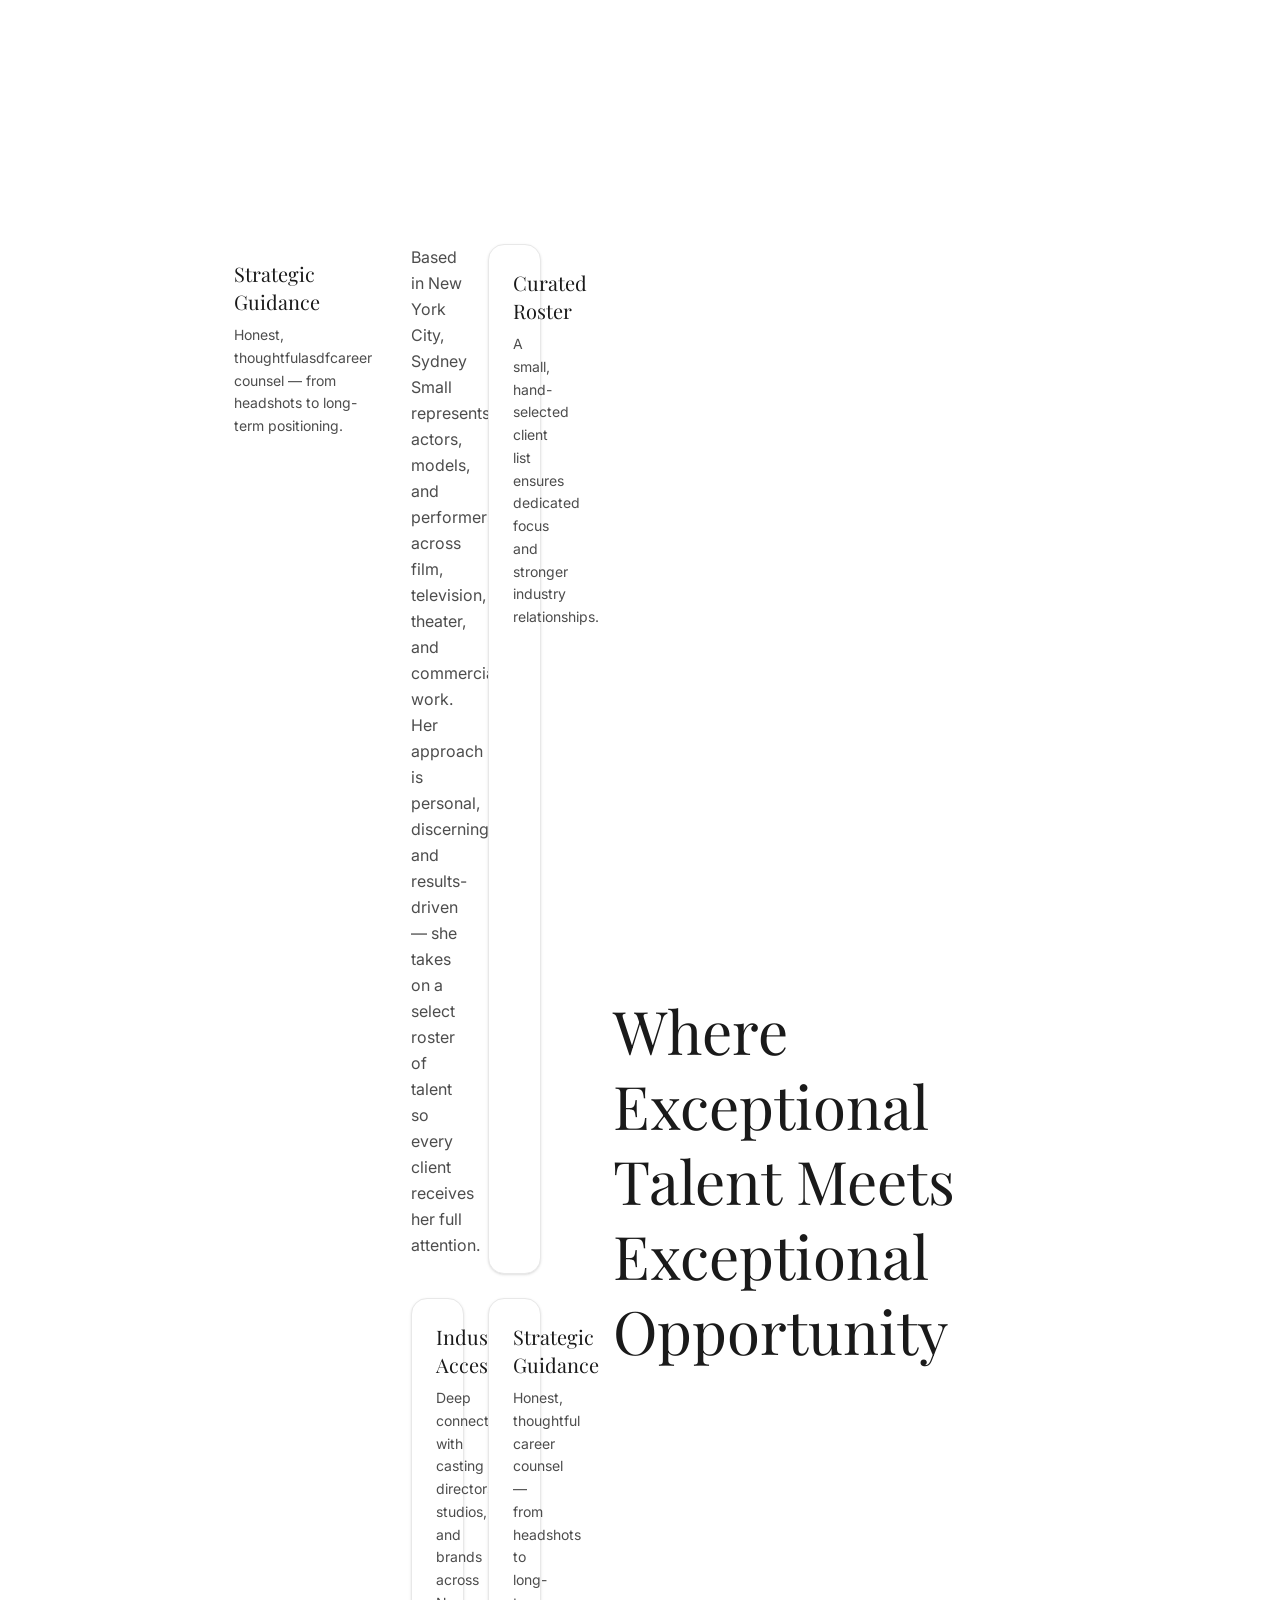
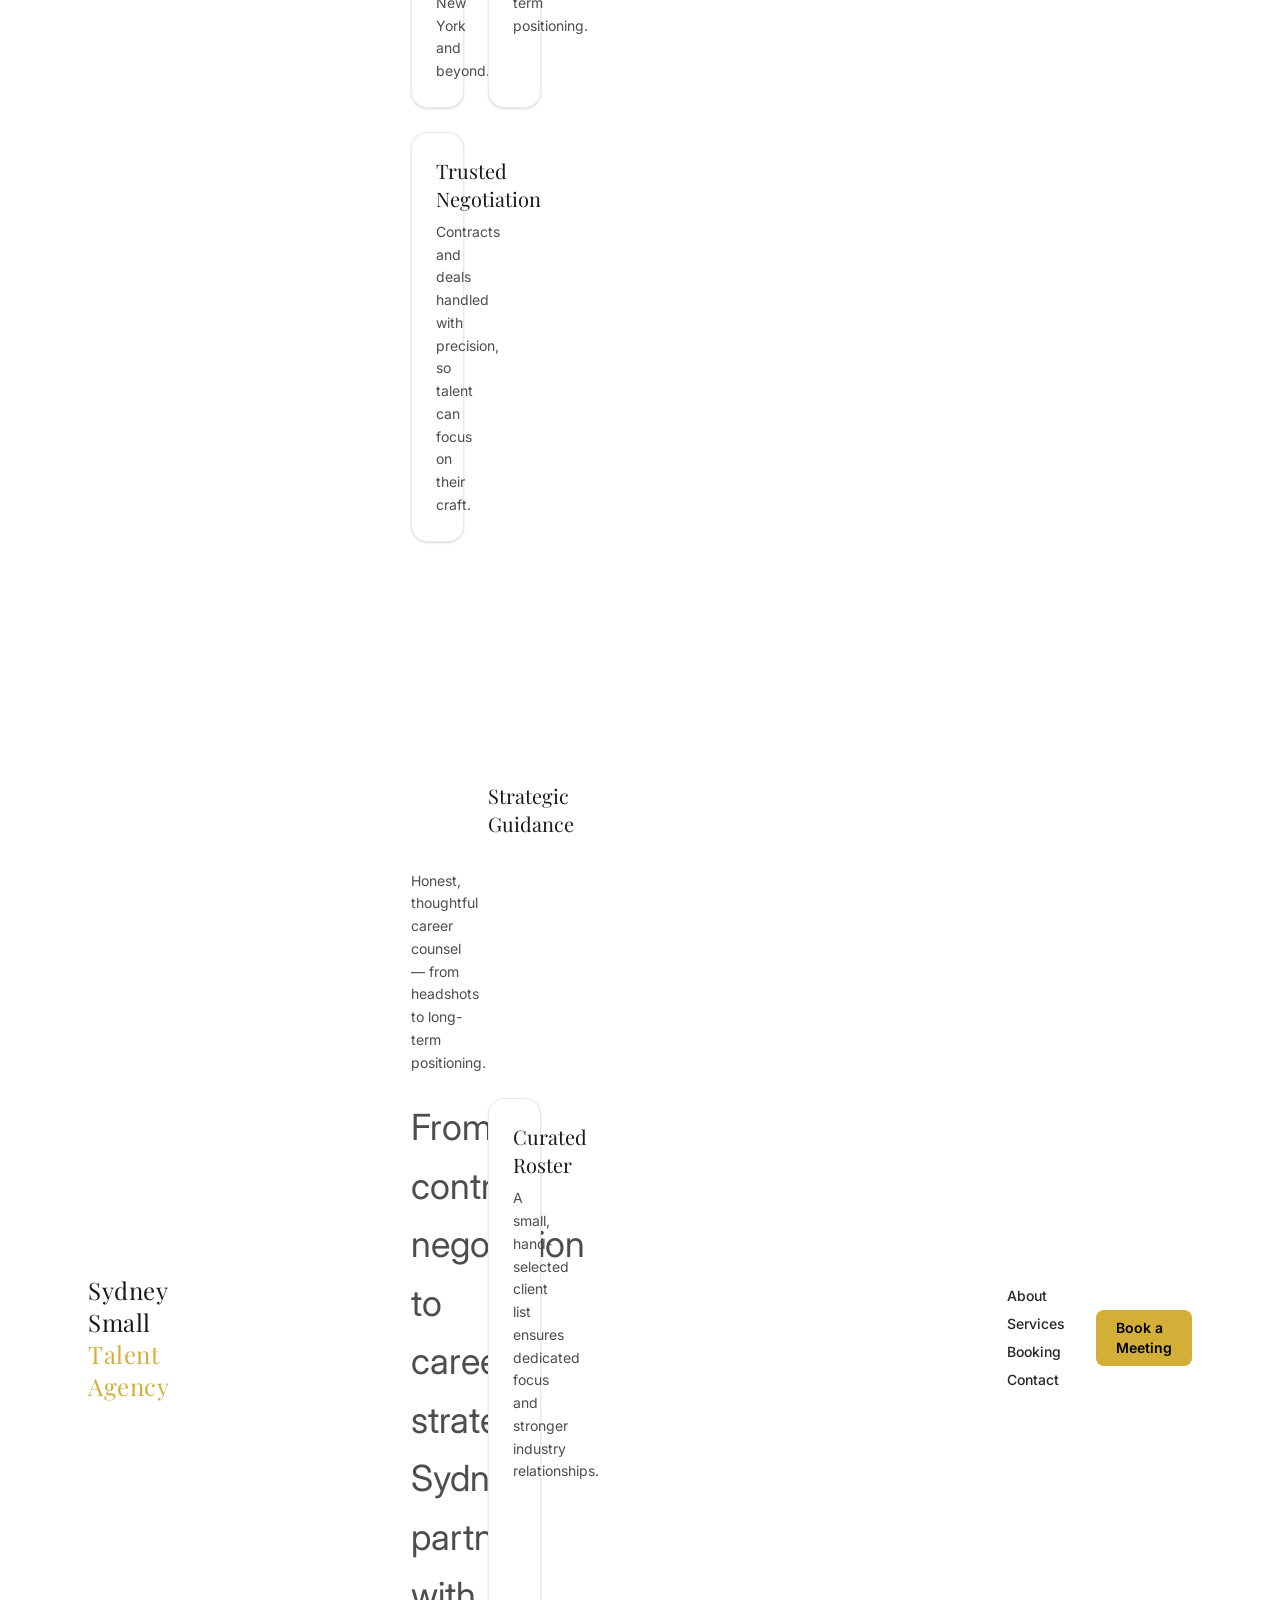
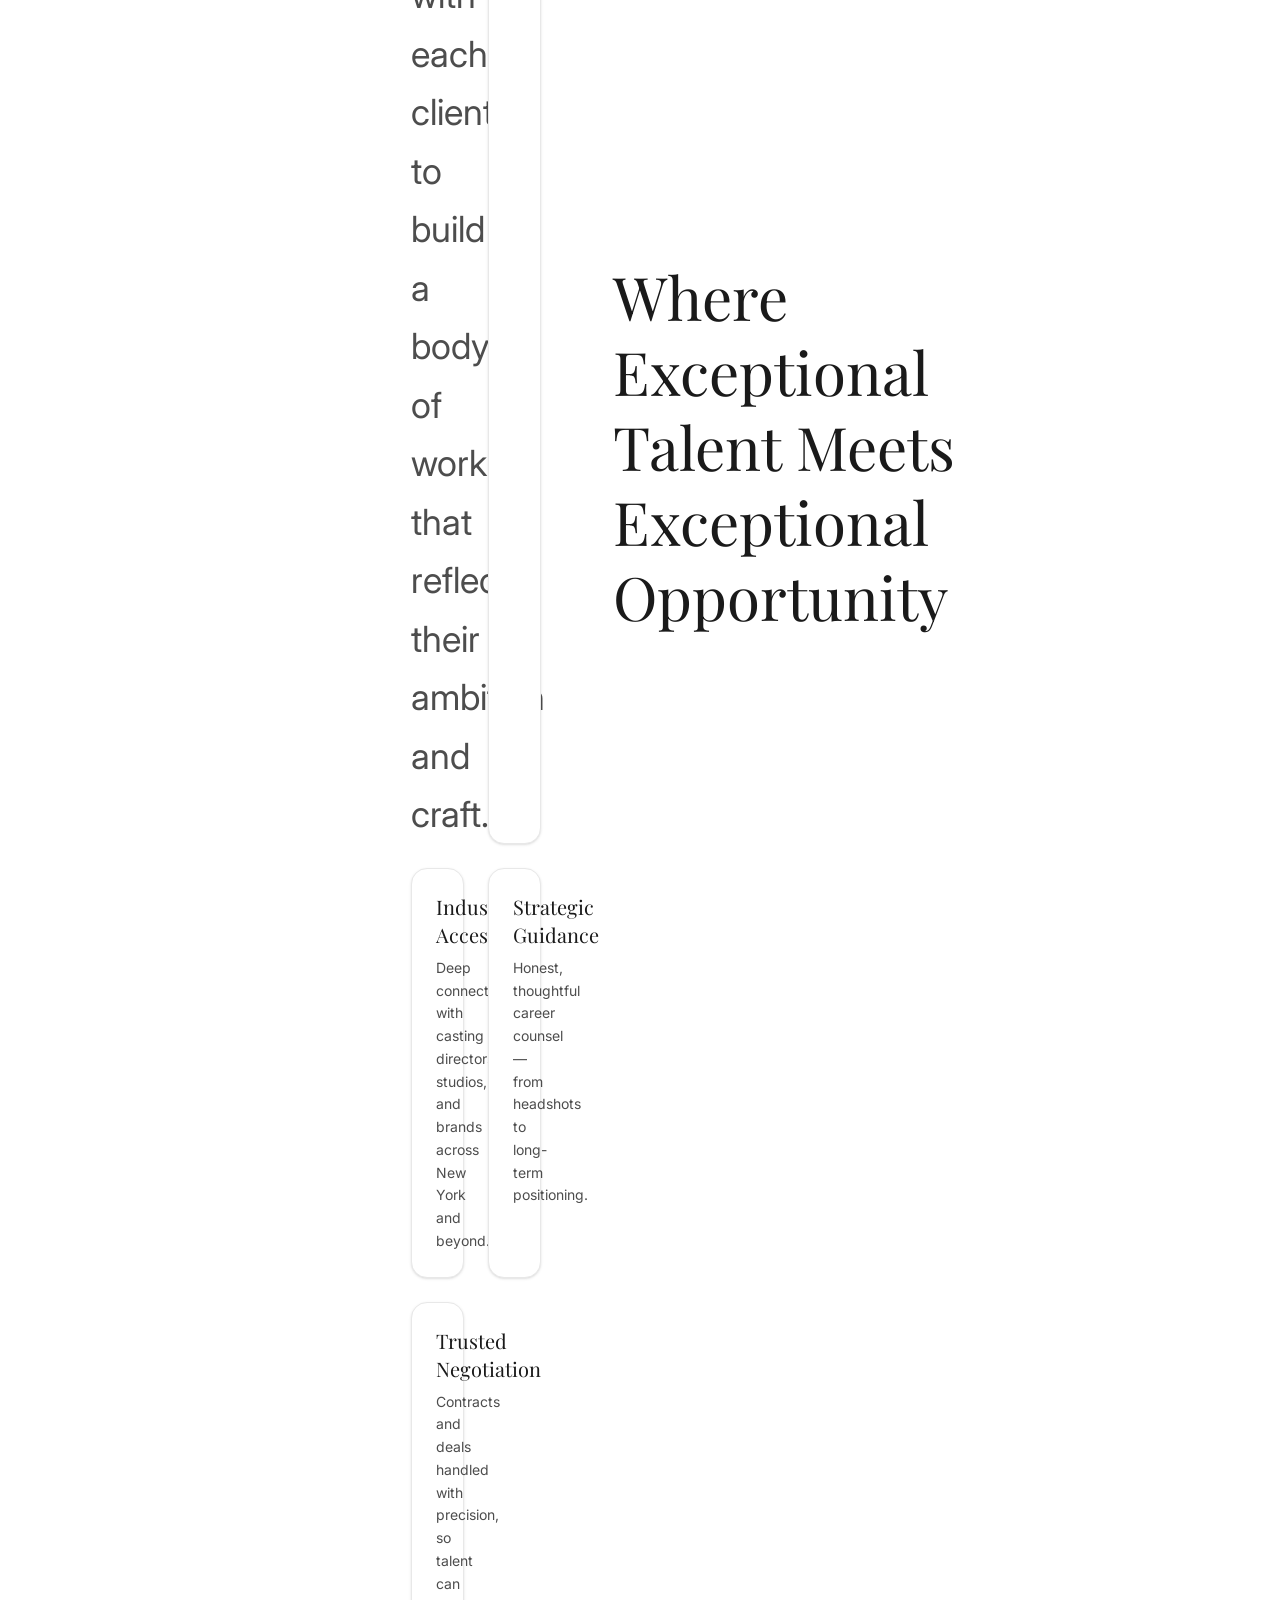
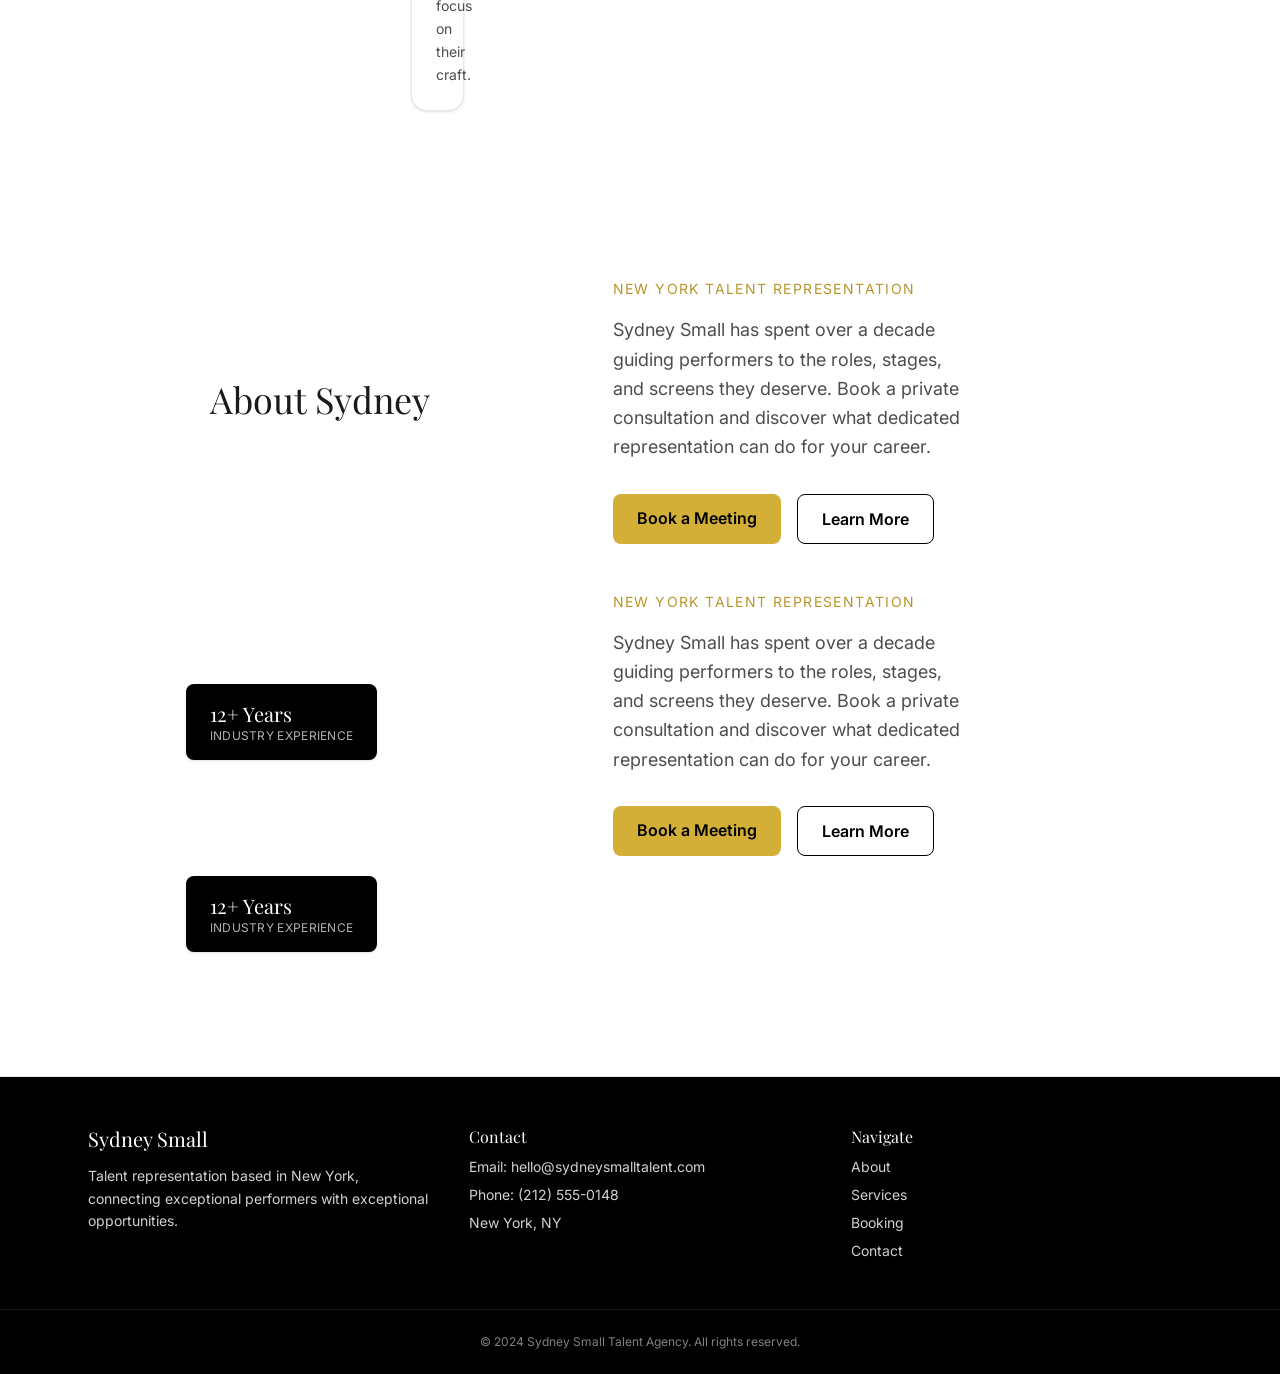
==== commit 73e08f7a: "Update site copy via Tibly" ====
--- a/booking.html
+++ b/booking.html
@@ -31,7 +31,7 @@
       
       <p class="font-body text-brand-500 leading-relaxed mb-4">
         <h3 class="font-display text-xl text-ink mb-2">Strategic Guidance</h3>
-        <p class="font-body text-sm text-brand-500 leading-relaxed">Honest, thoughtful career counsel — from headshots to long-term positioning.</p>
+        <p class="font-body text-sm text-brand-500 leading-relaxed">Honest, thoughtfulasdfcareer counsel — from headshots to long-term positioning.</p>
       </p>
       
     </div>
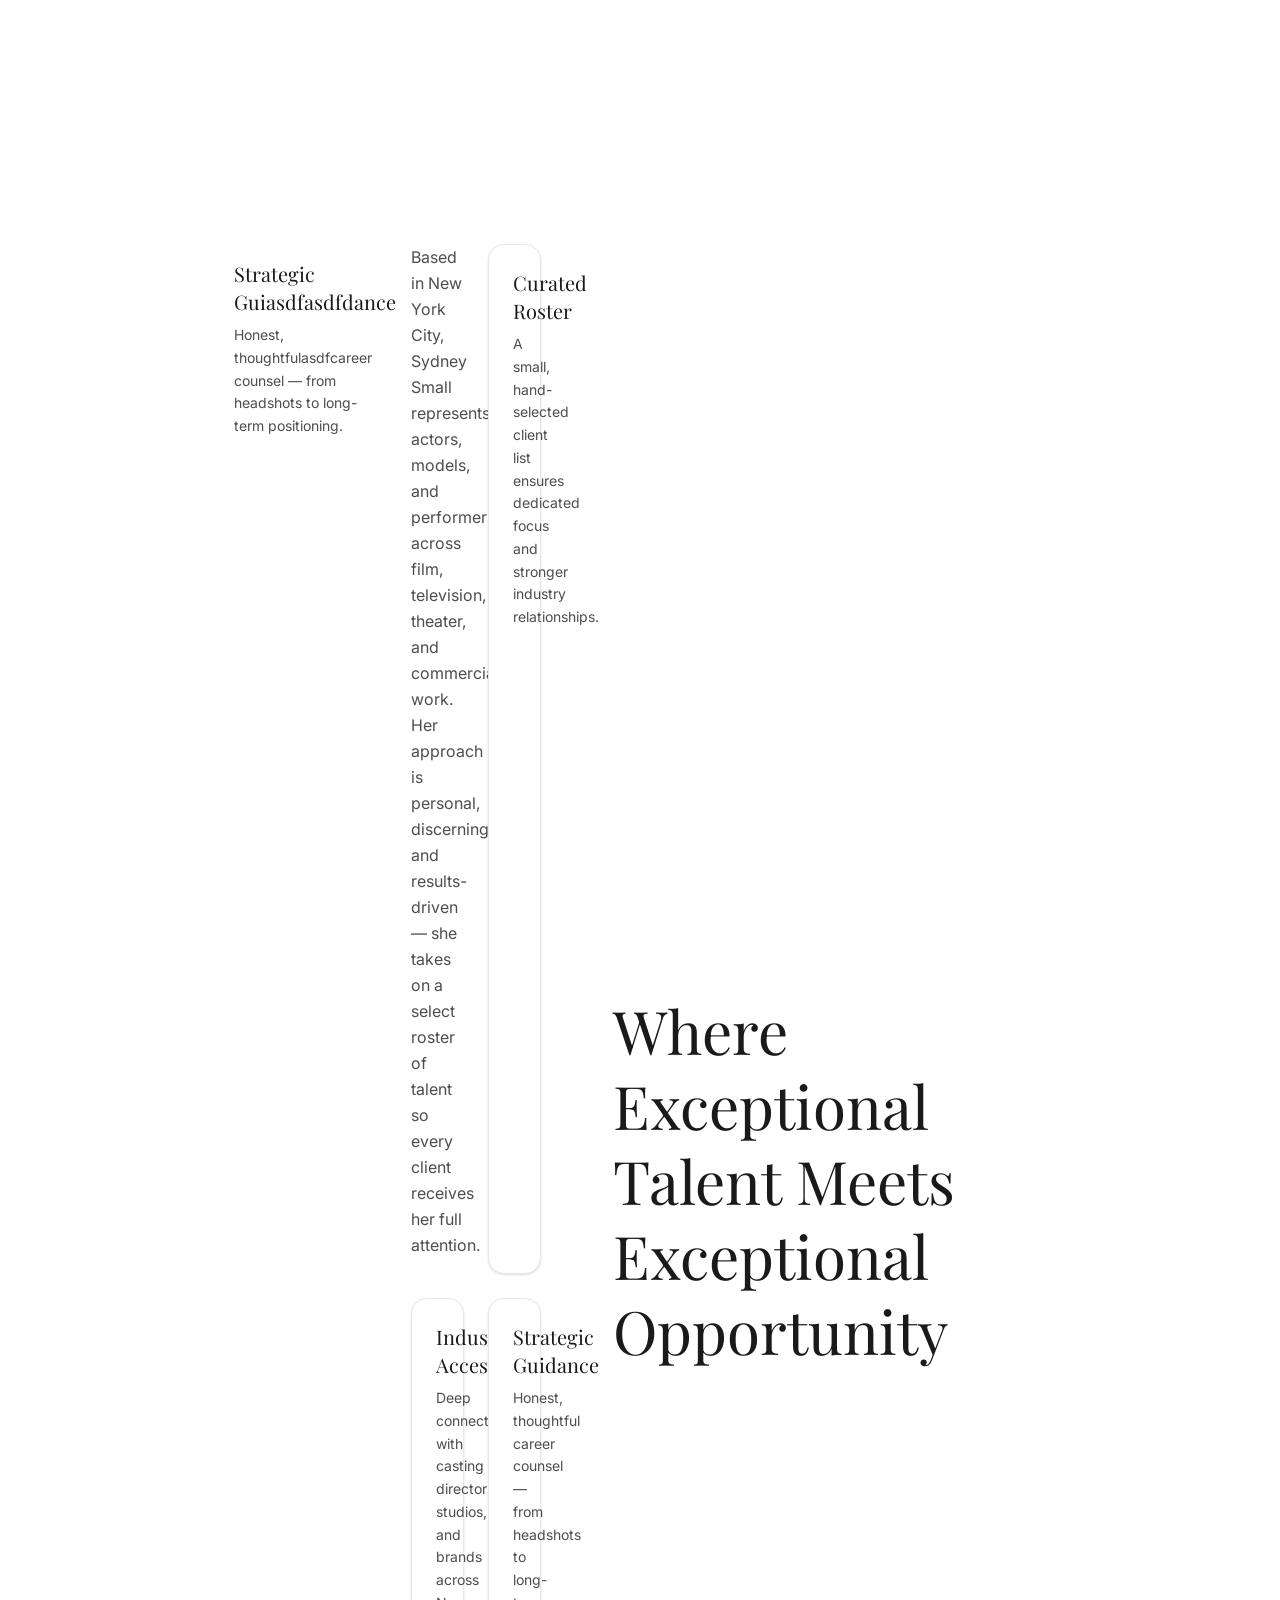
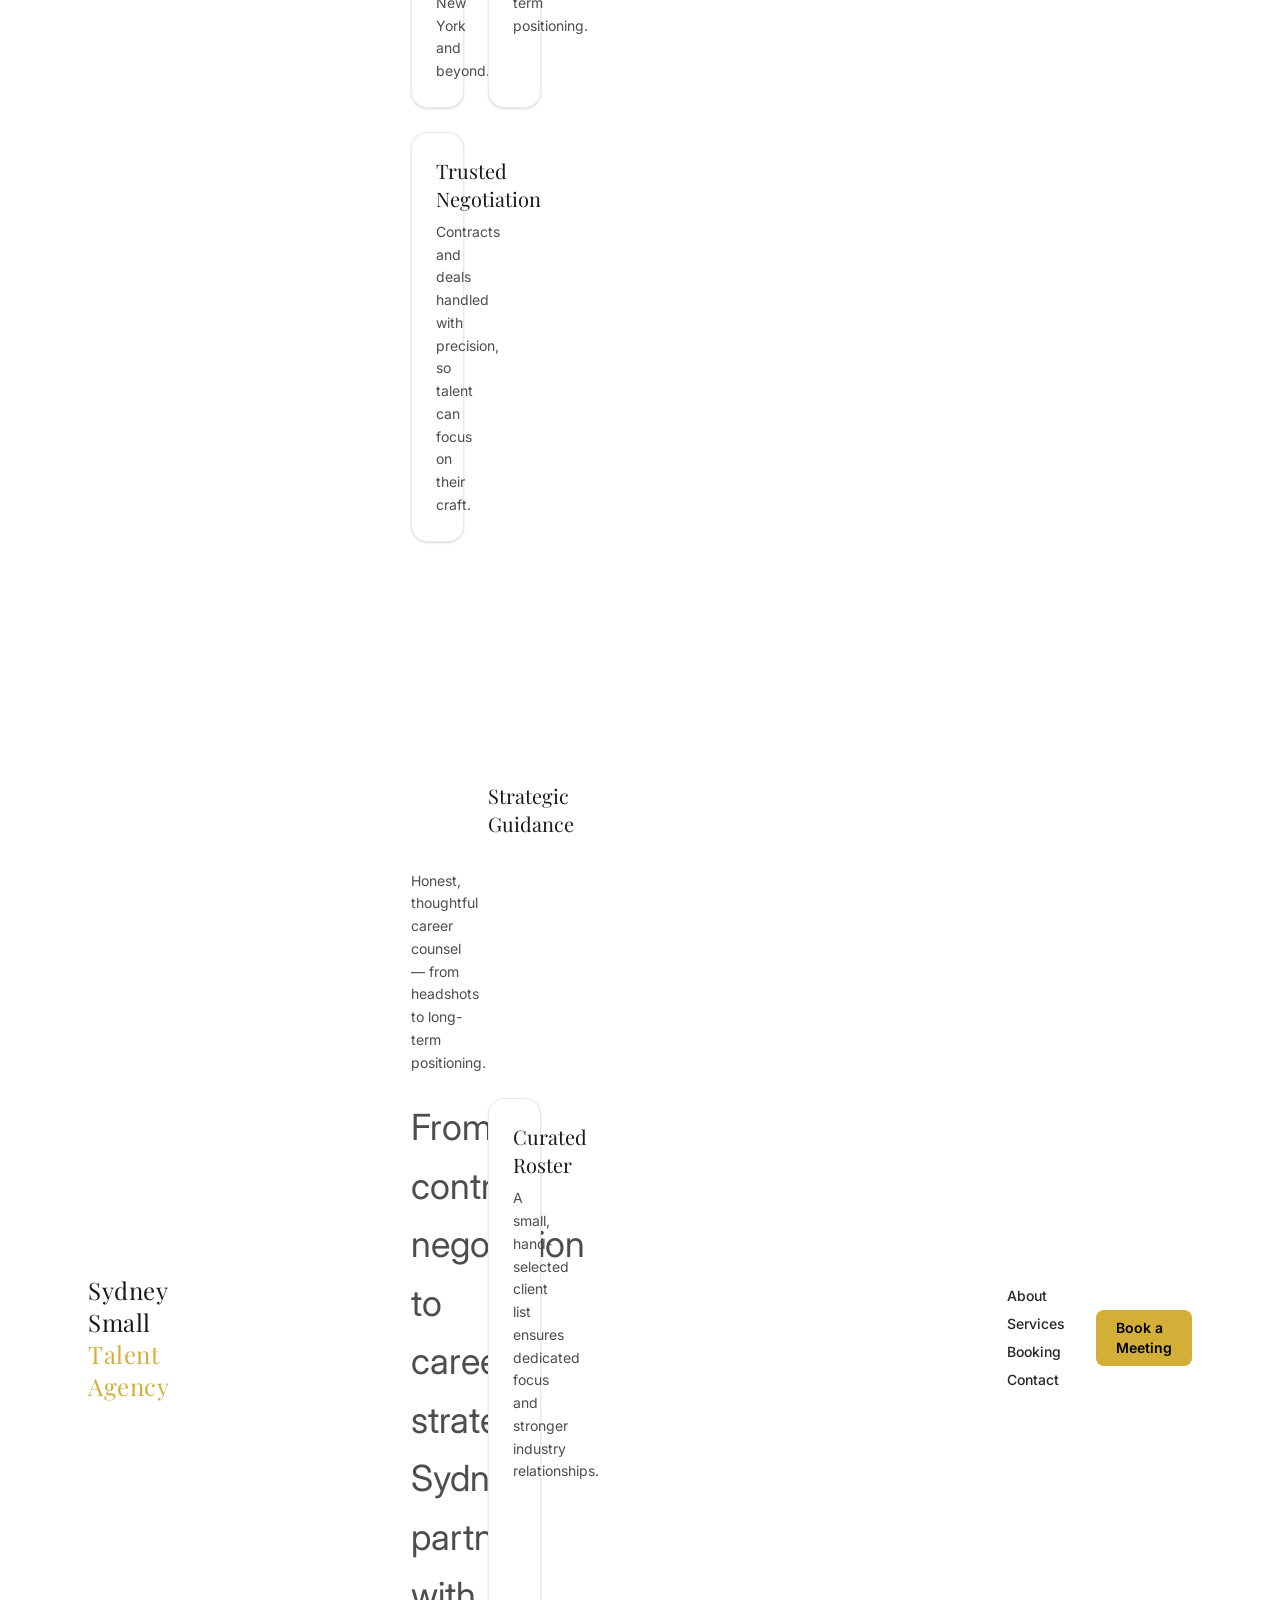
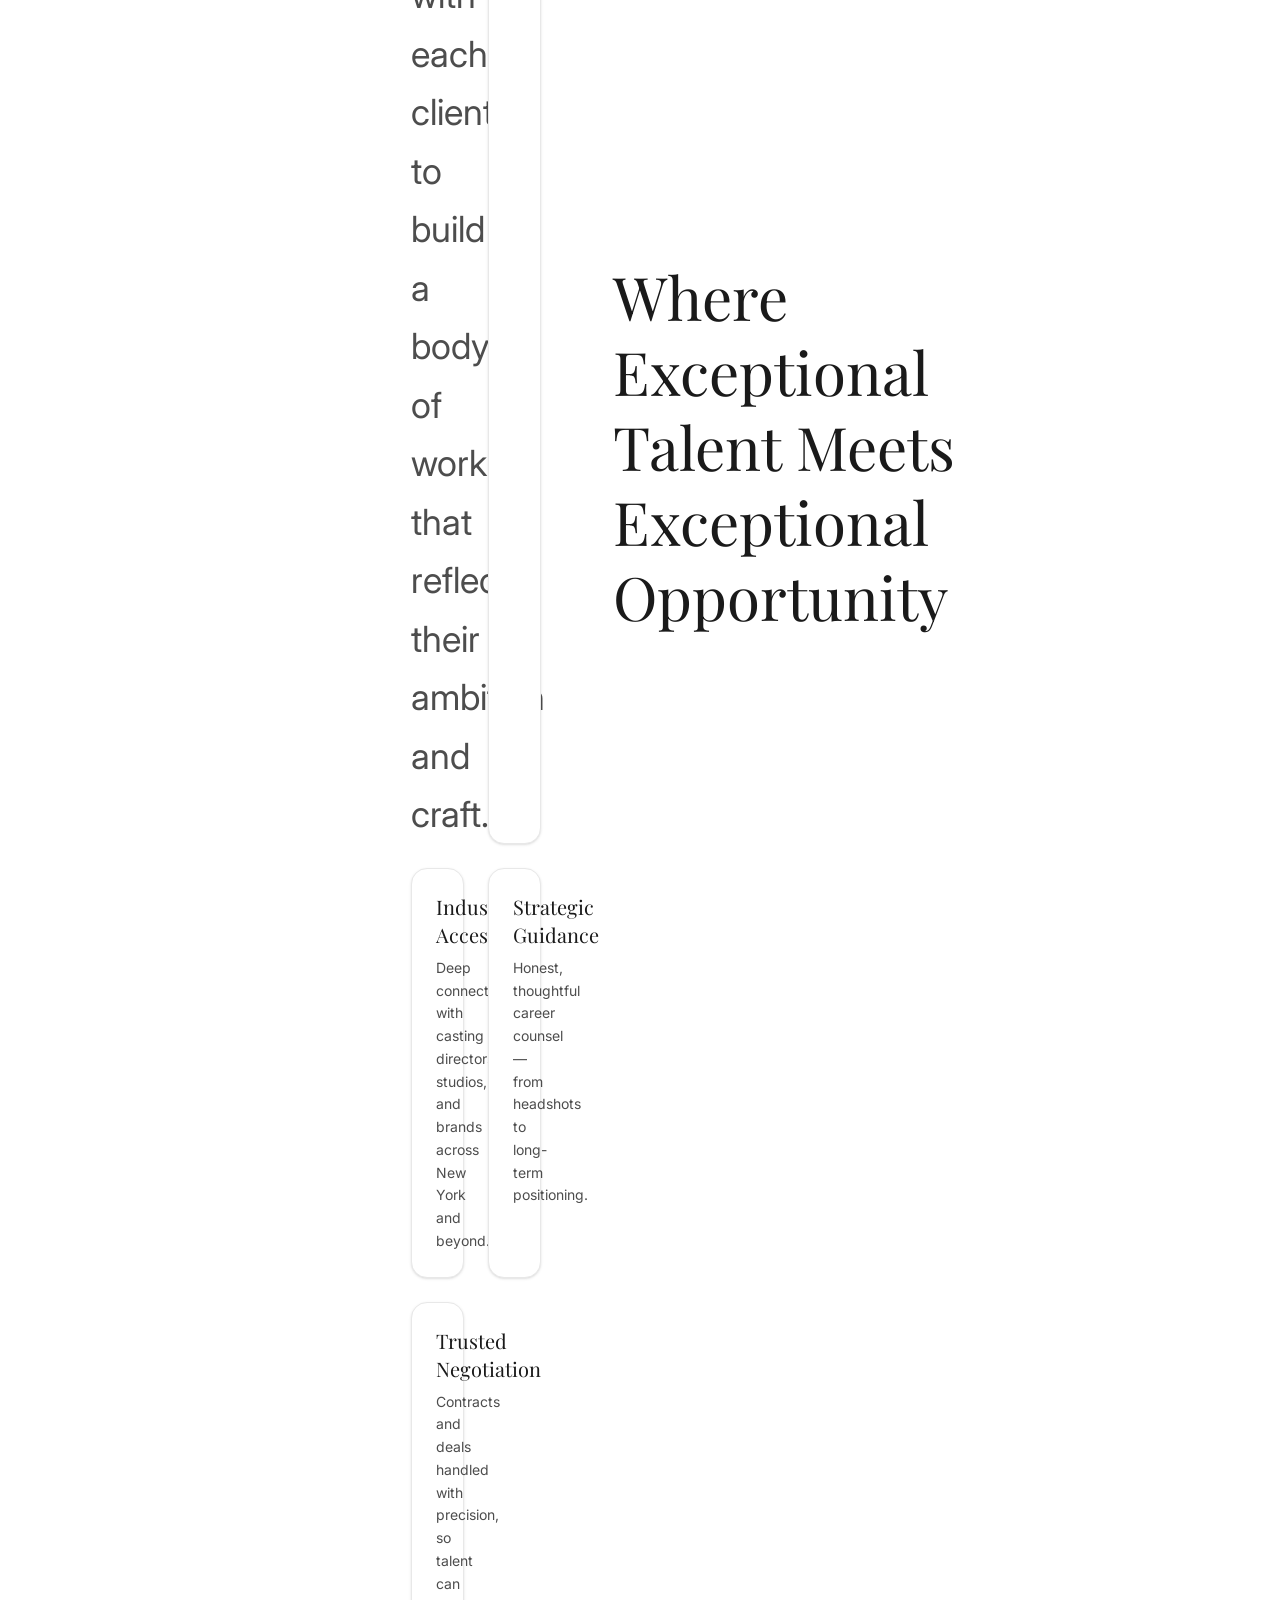
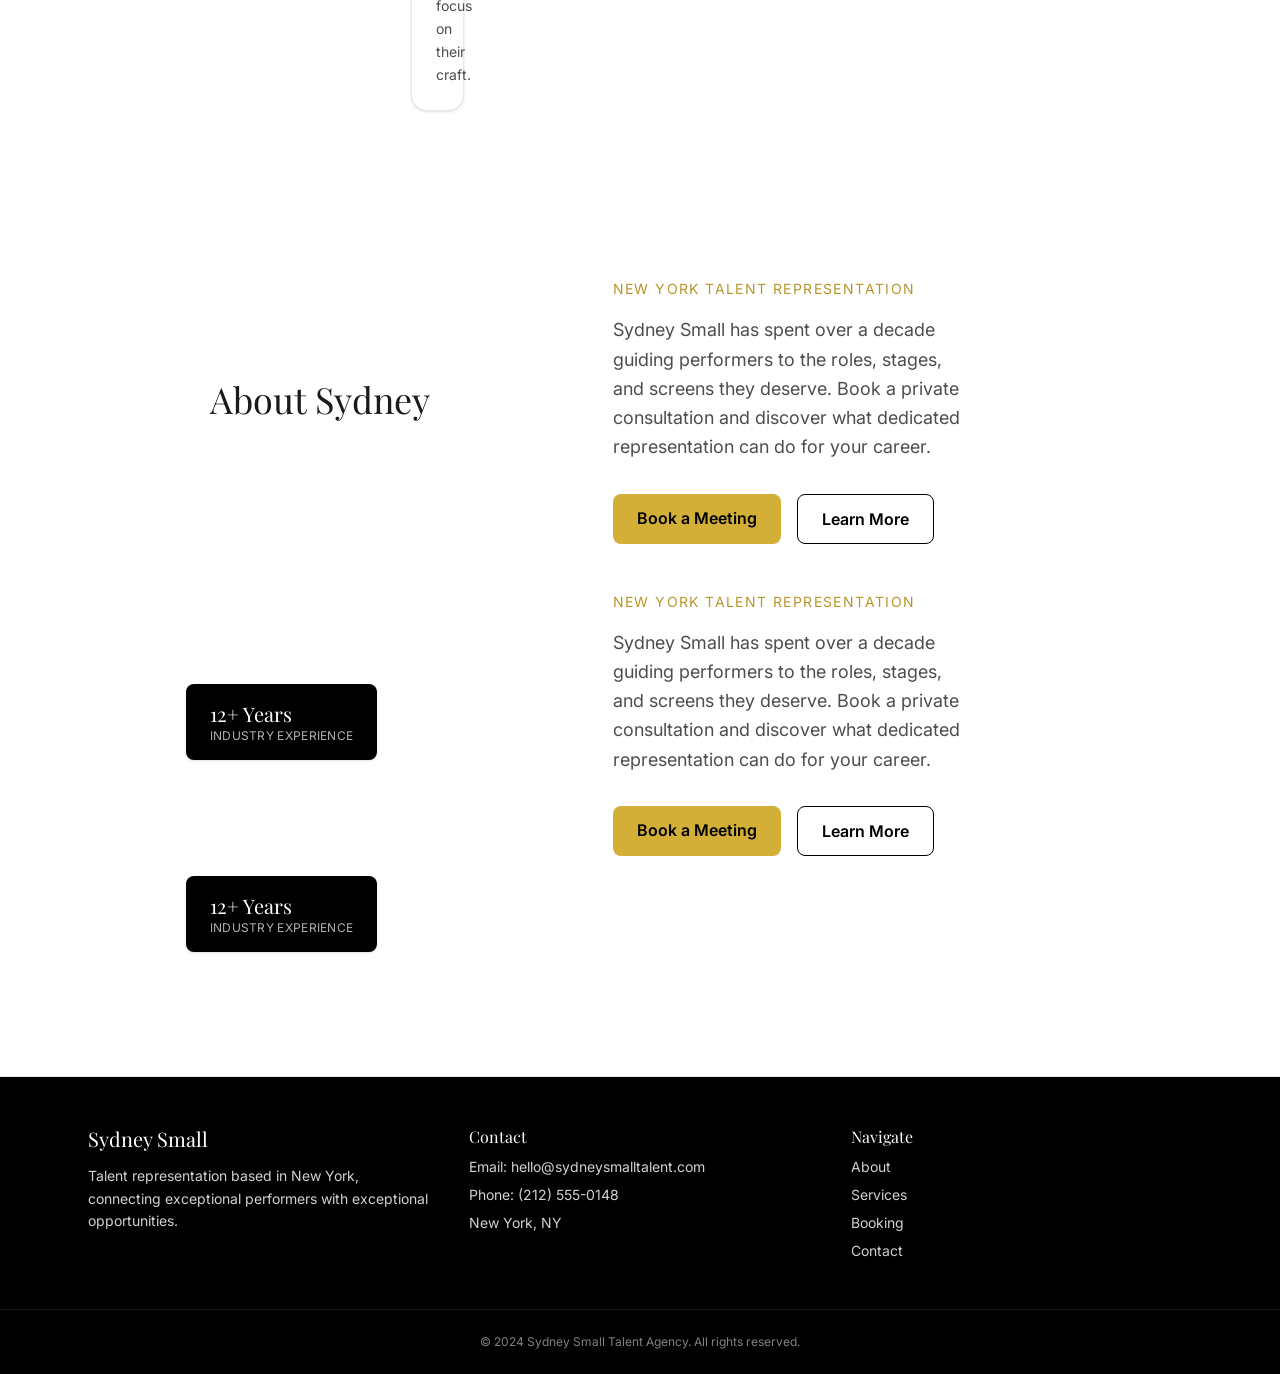
==== commit a7e6a0cb: "Update site copy via Tibly" ====
--- a/booking.html
+++ b/booking.html
@@ -30,7 +30,7 @@
     <div>
       
       <p class="font-body text-brand-500 leading-relaxed mb-4">
-        <h3 class="font-display text-xl text-ink mb-2">Strategic Guidance</h3>
+        <h3 class="font-display text-xl text-ink mb-2">Strategic Guiasdfasdfdance</h3>
         <p class="font-body text-sm text-brand-500 leading-relaxed">Honest, thoughtfulasdfcareer counsel — from headshots to long-term positioning.</p>
       </p>
       
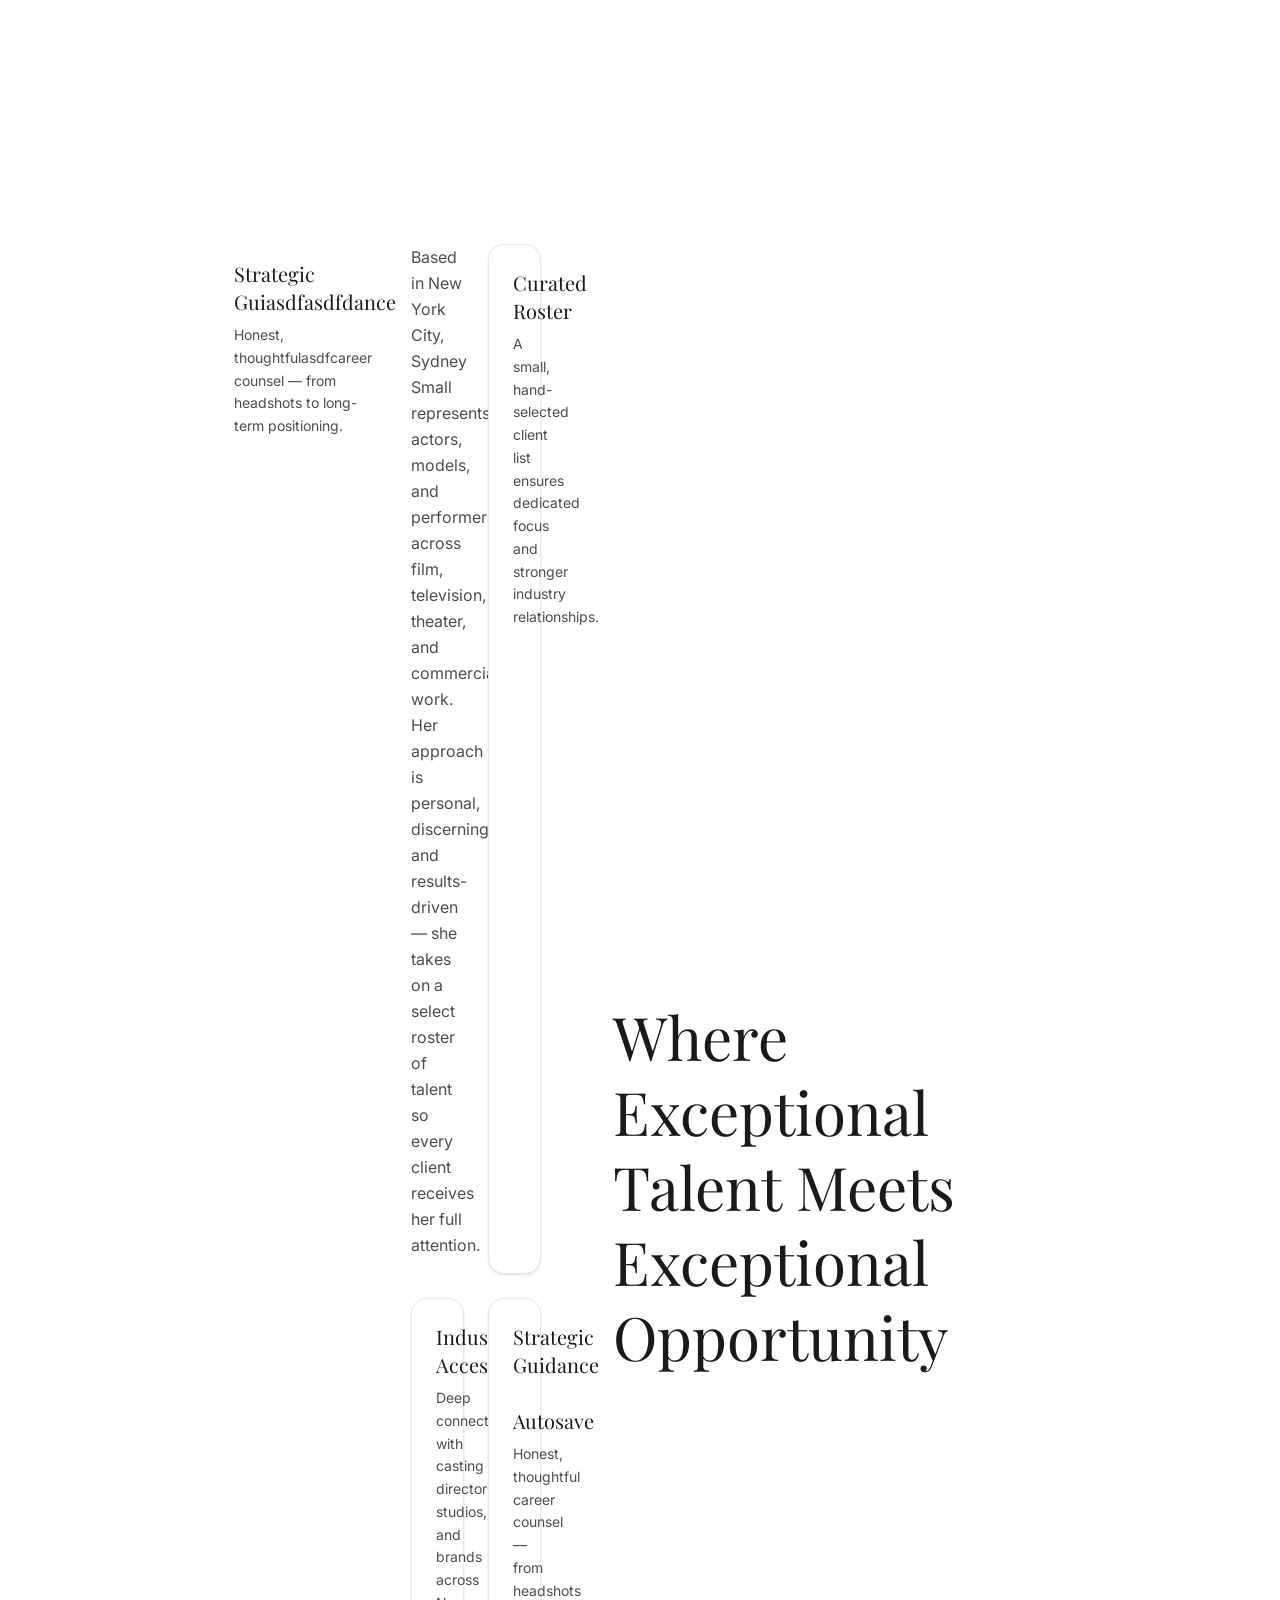
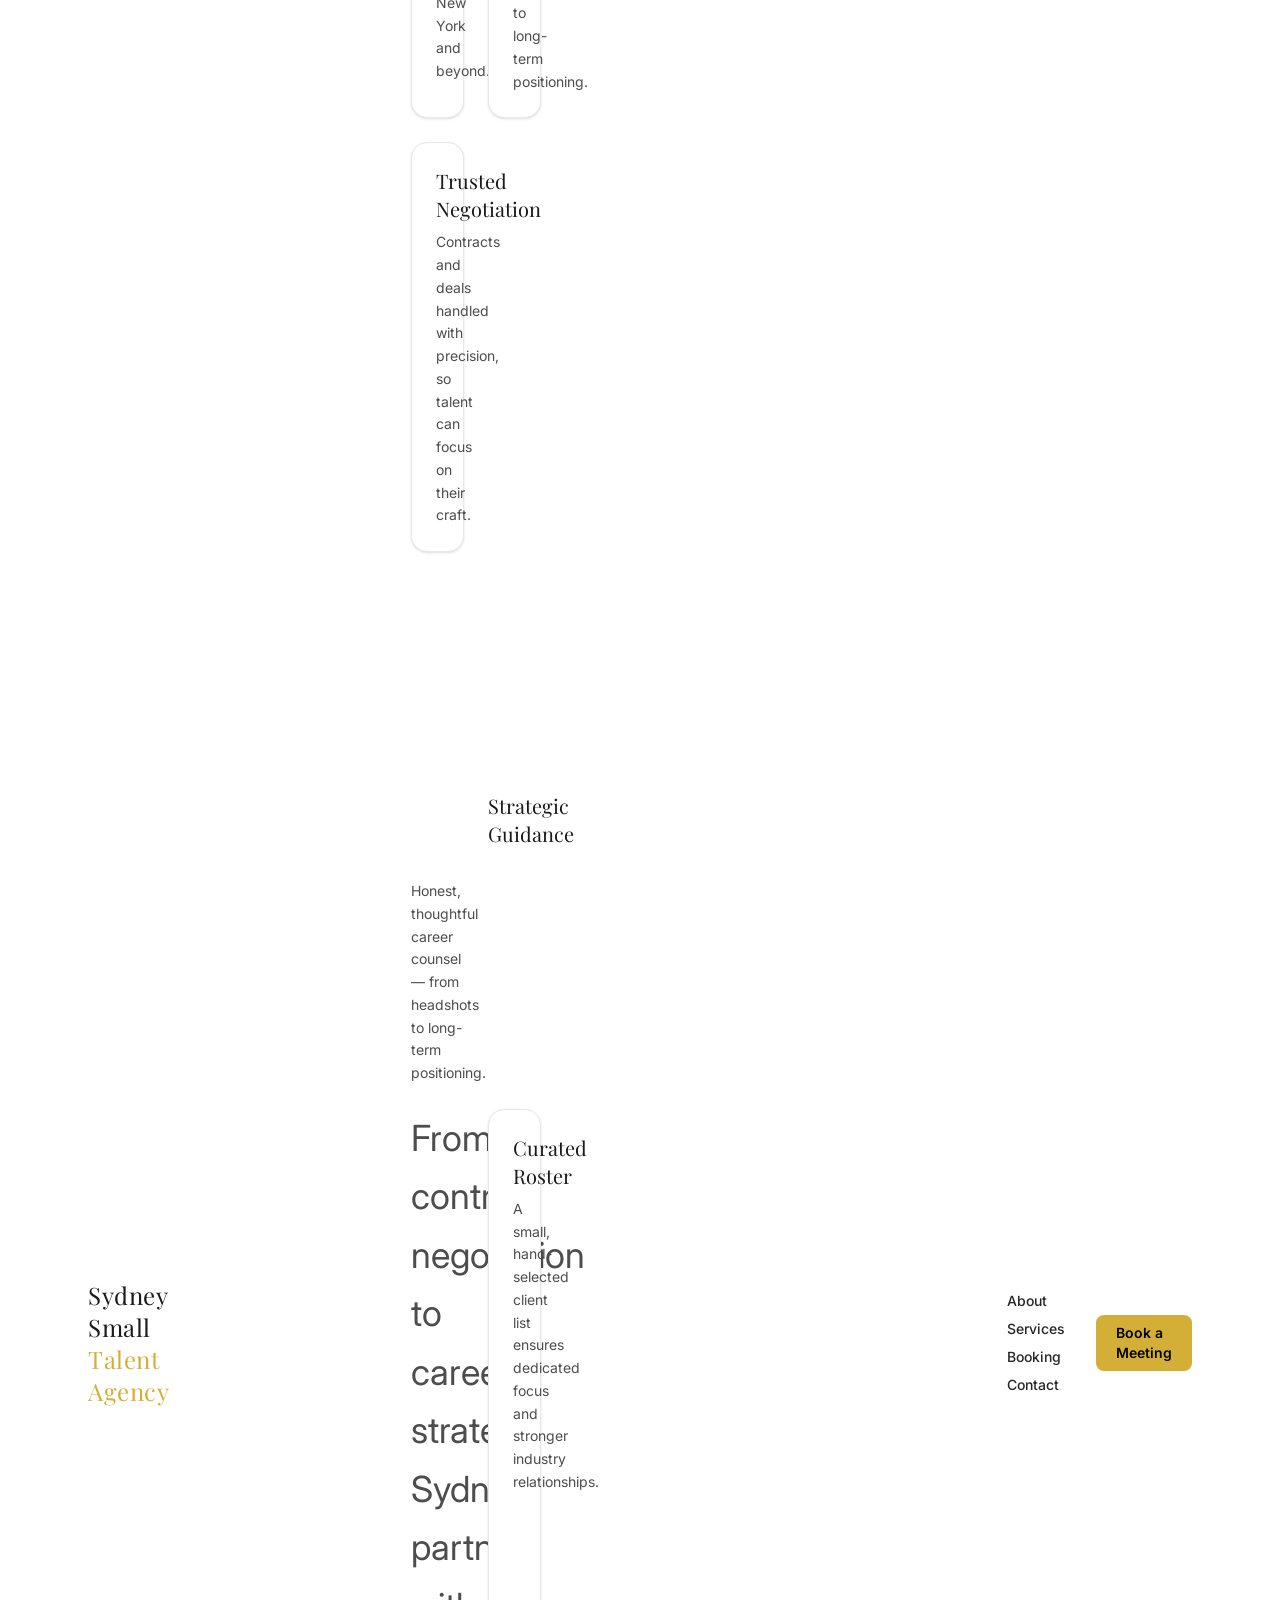
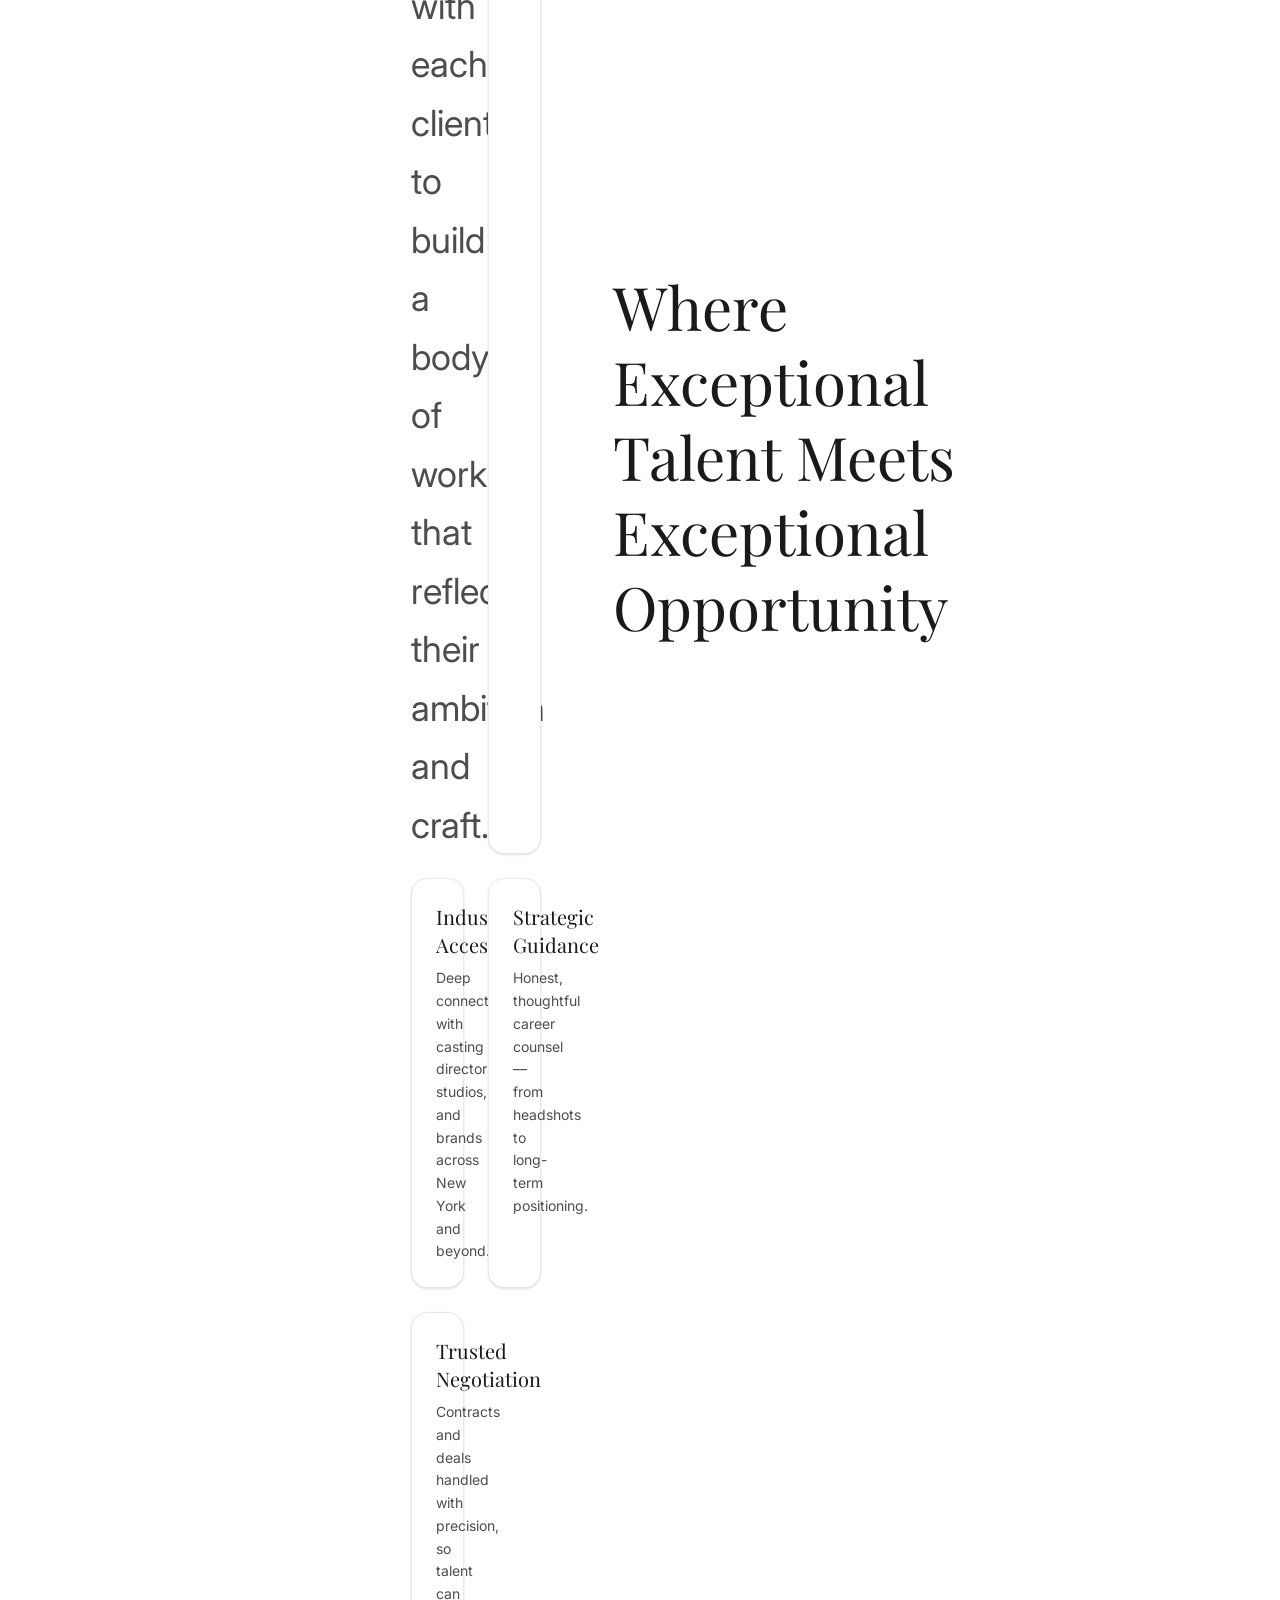
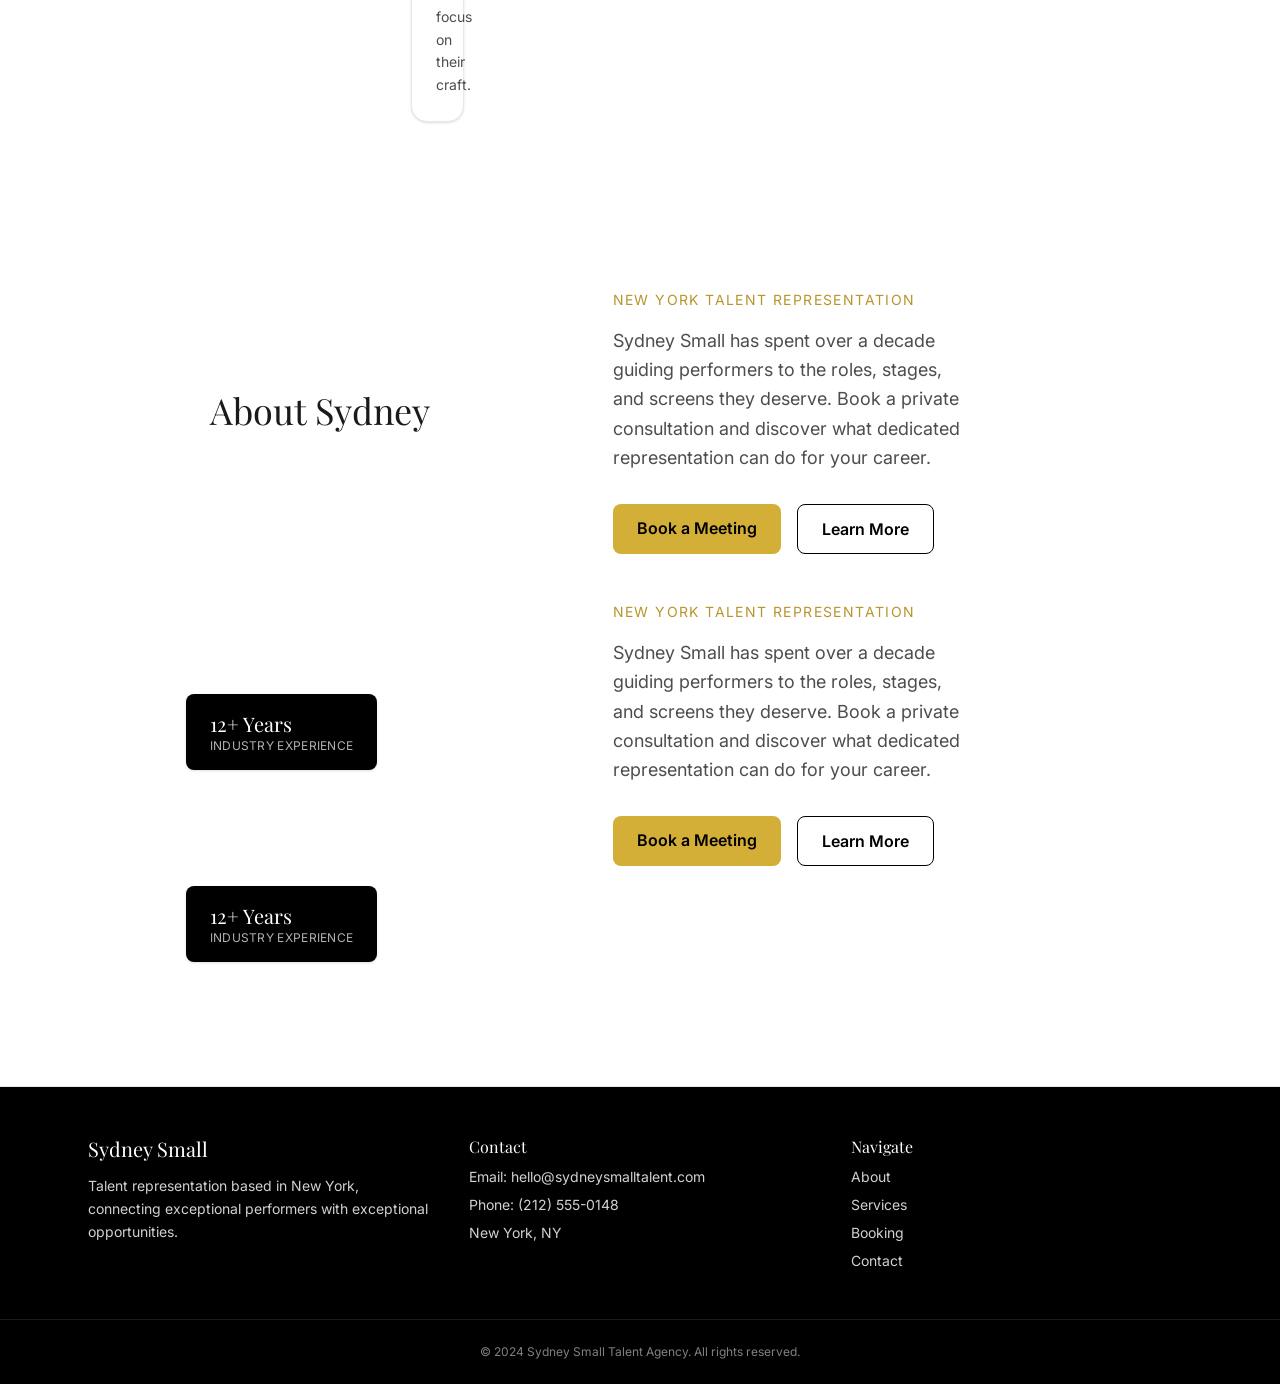
==== commit b11502b3: "Update site copy via Tibly" ====
--- a/booking.html
+++ b/booking.html
@@ -47,7 +47,7 @@
         <p class="font-body text-sm text-brand-500 leading-relaxed">Deep connections with casting directors, studios, and brands across New York and beyond.</p>
       </div>
       <div class="card">
-        <h3 class="font-display text-xl text-ink mb-2">Strategic Guidance</h3>
+        <h3 class="font-display text-xl text-ink mb-2">Strategic Guidance<div><br></div><div>Autosave&nbsp;</div></h3>
         <p class="font-body text-sm text-brand-500 leading-relaxed">Honest, thoughtful career counsel — from headshots to long-term positioning.</p>
       </div>
       <div class="card">
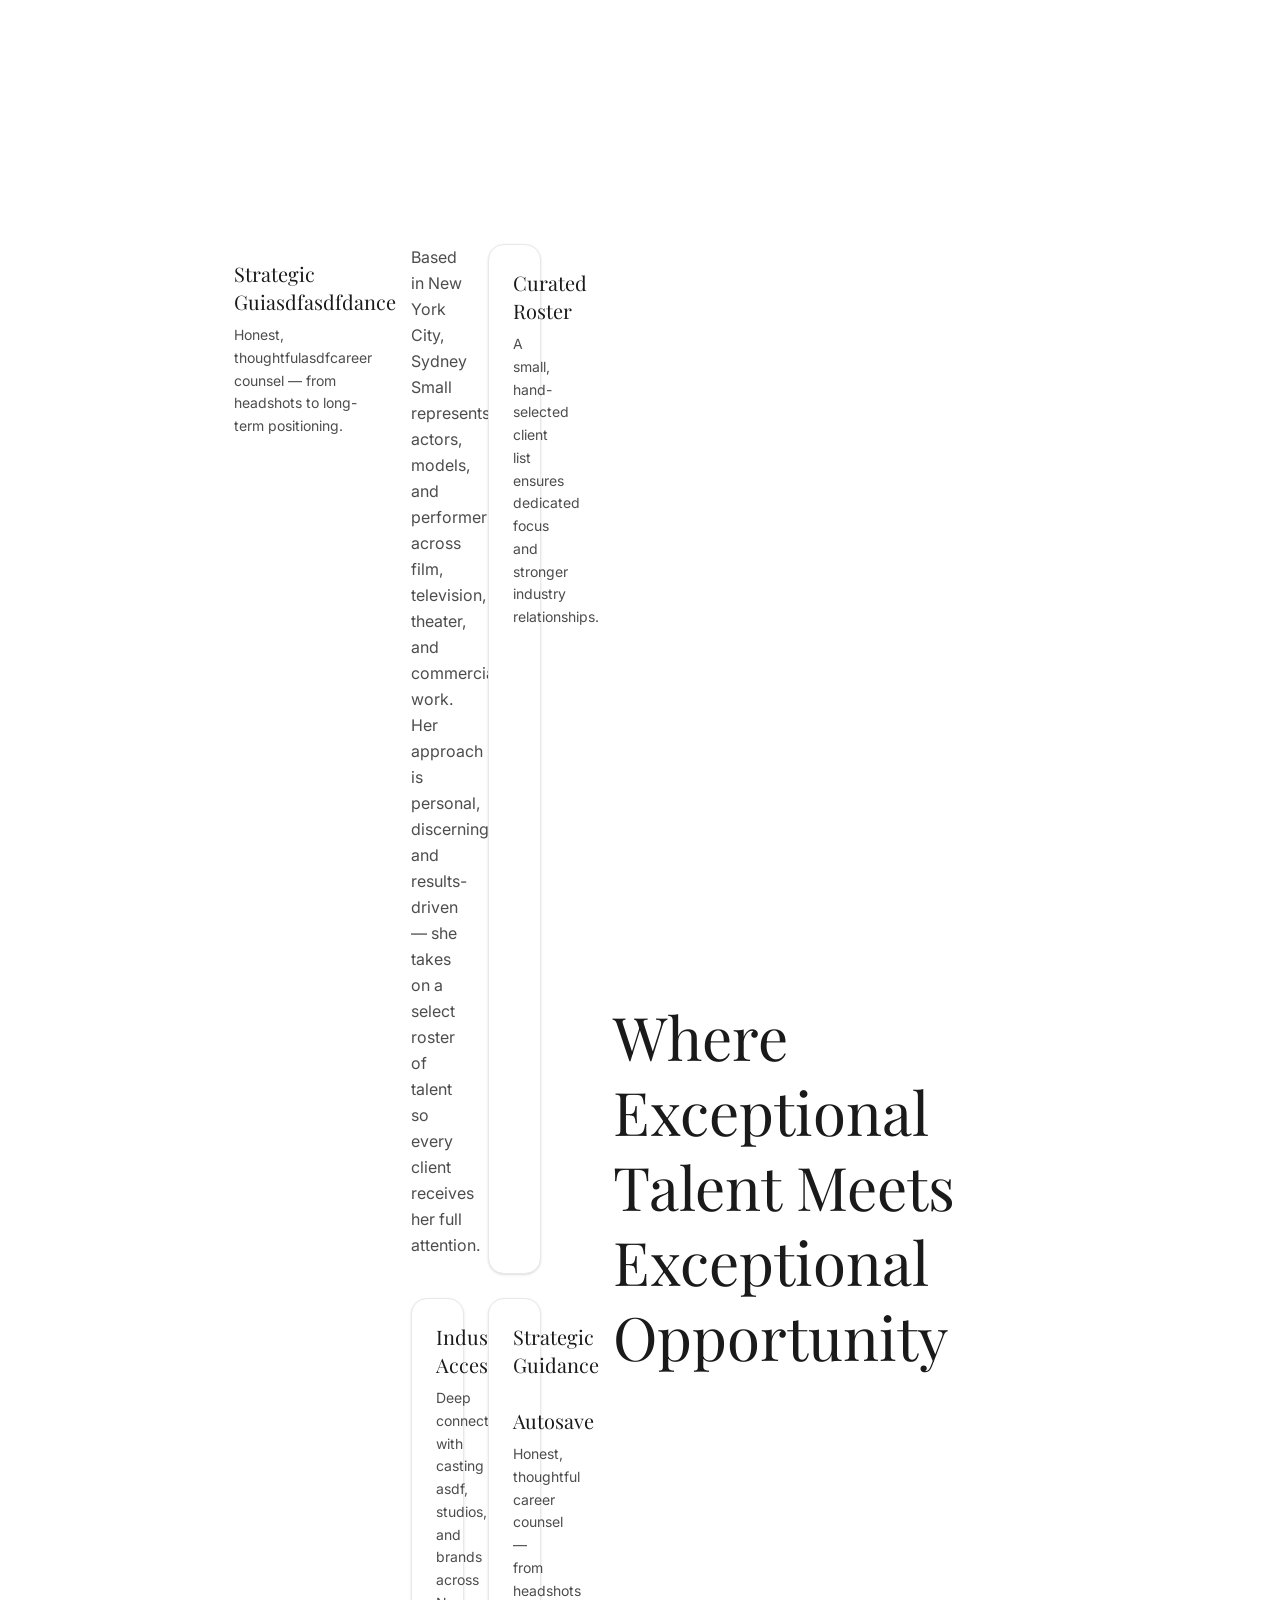
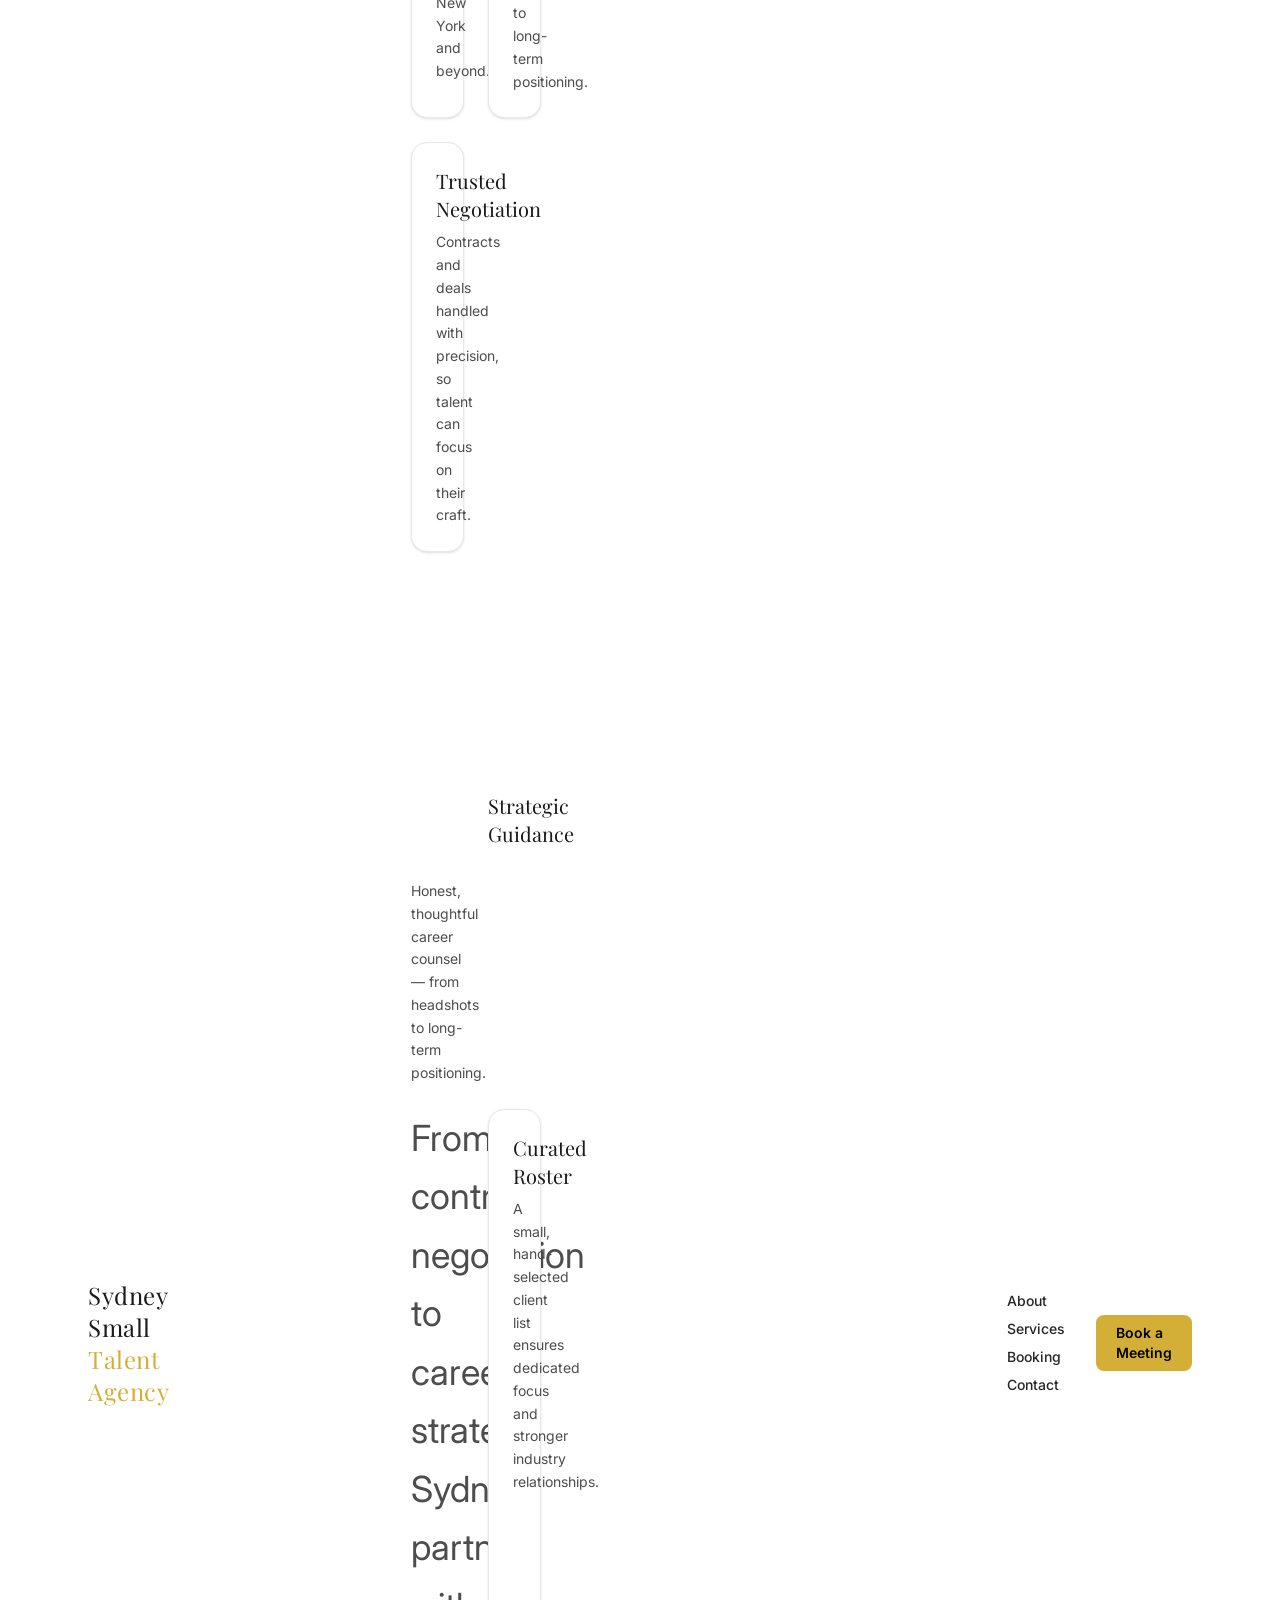
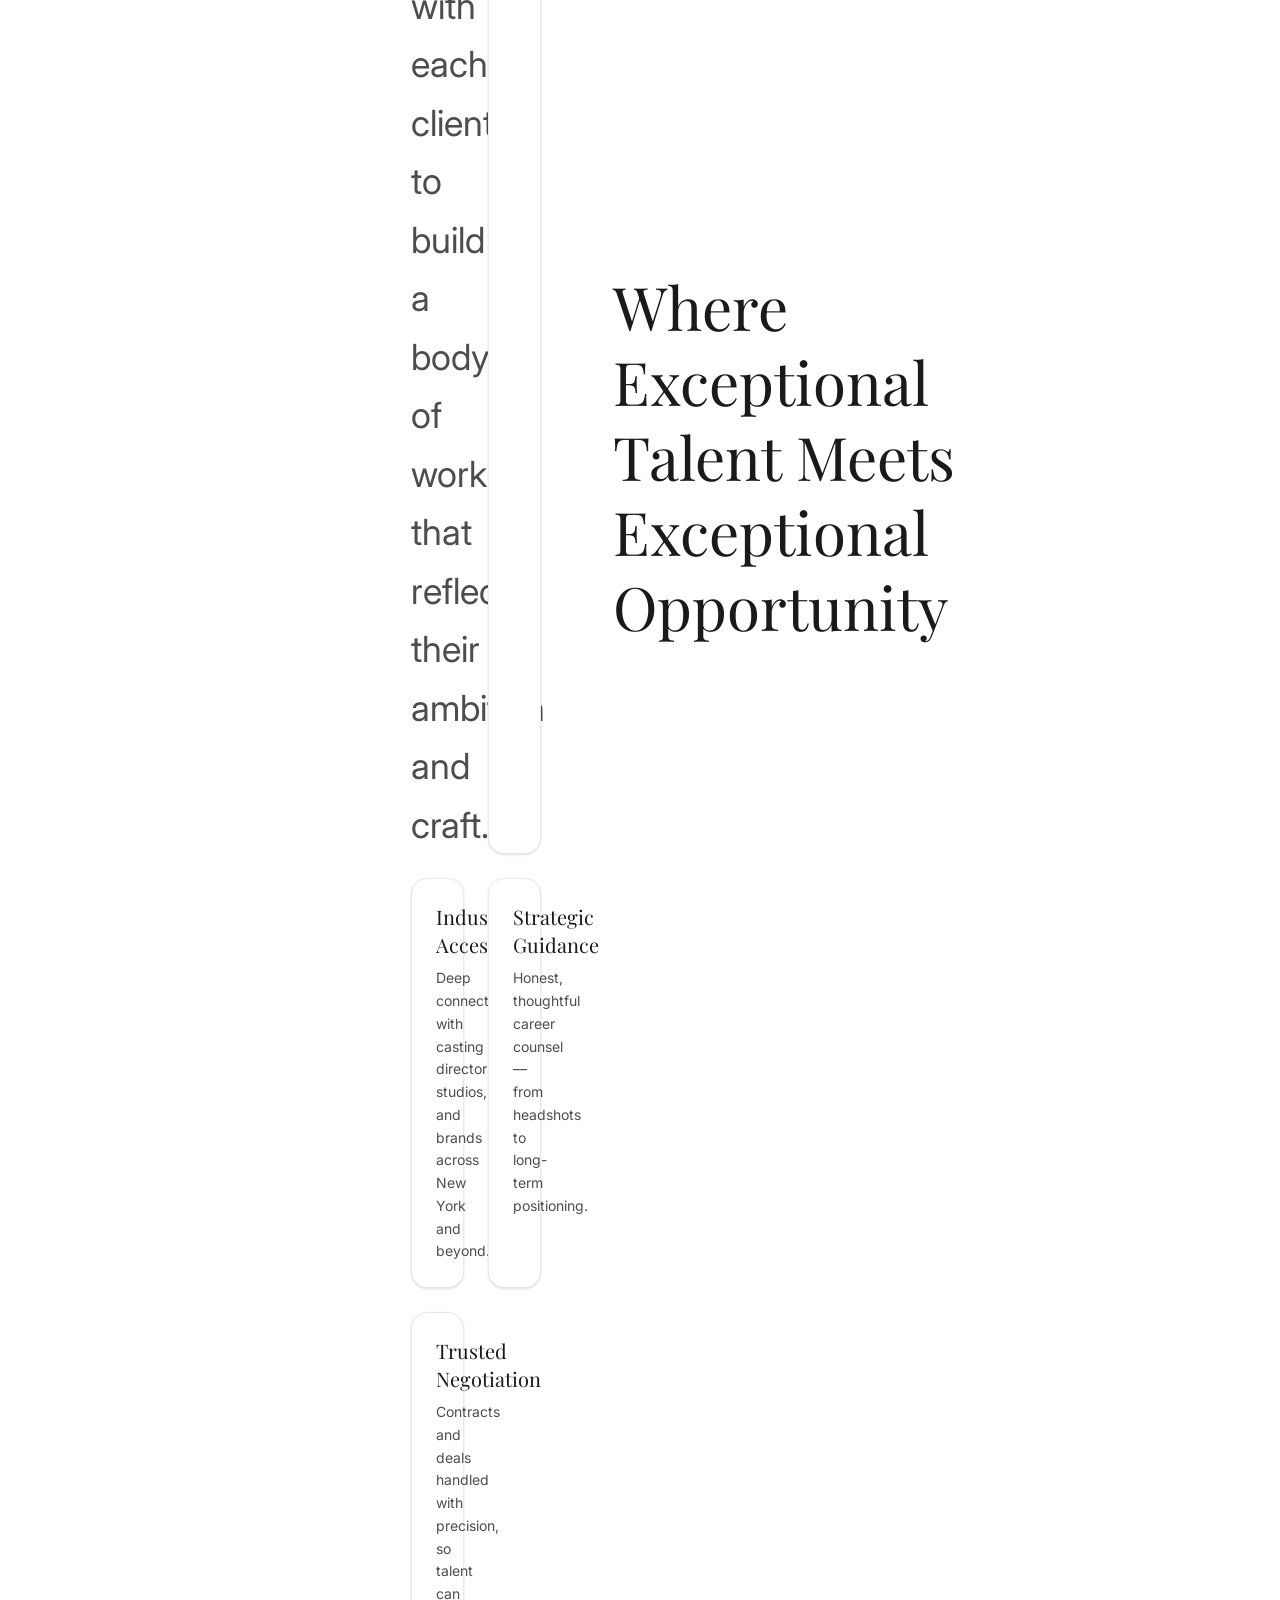
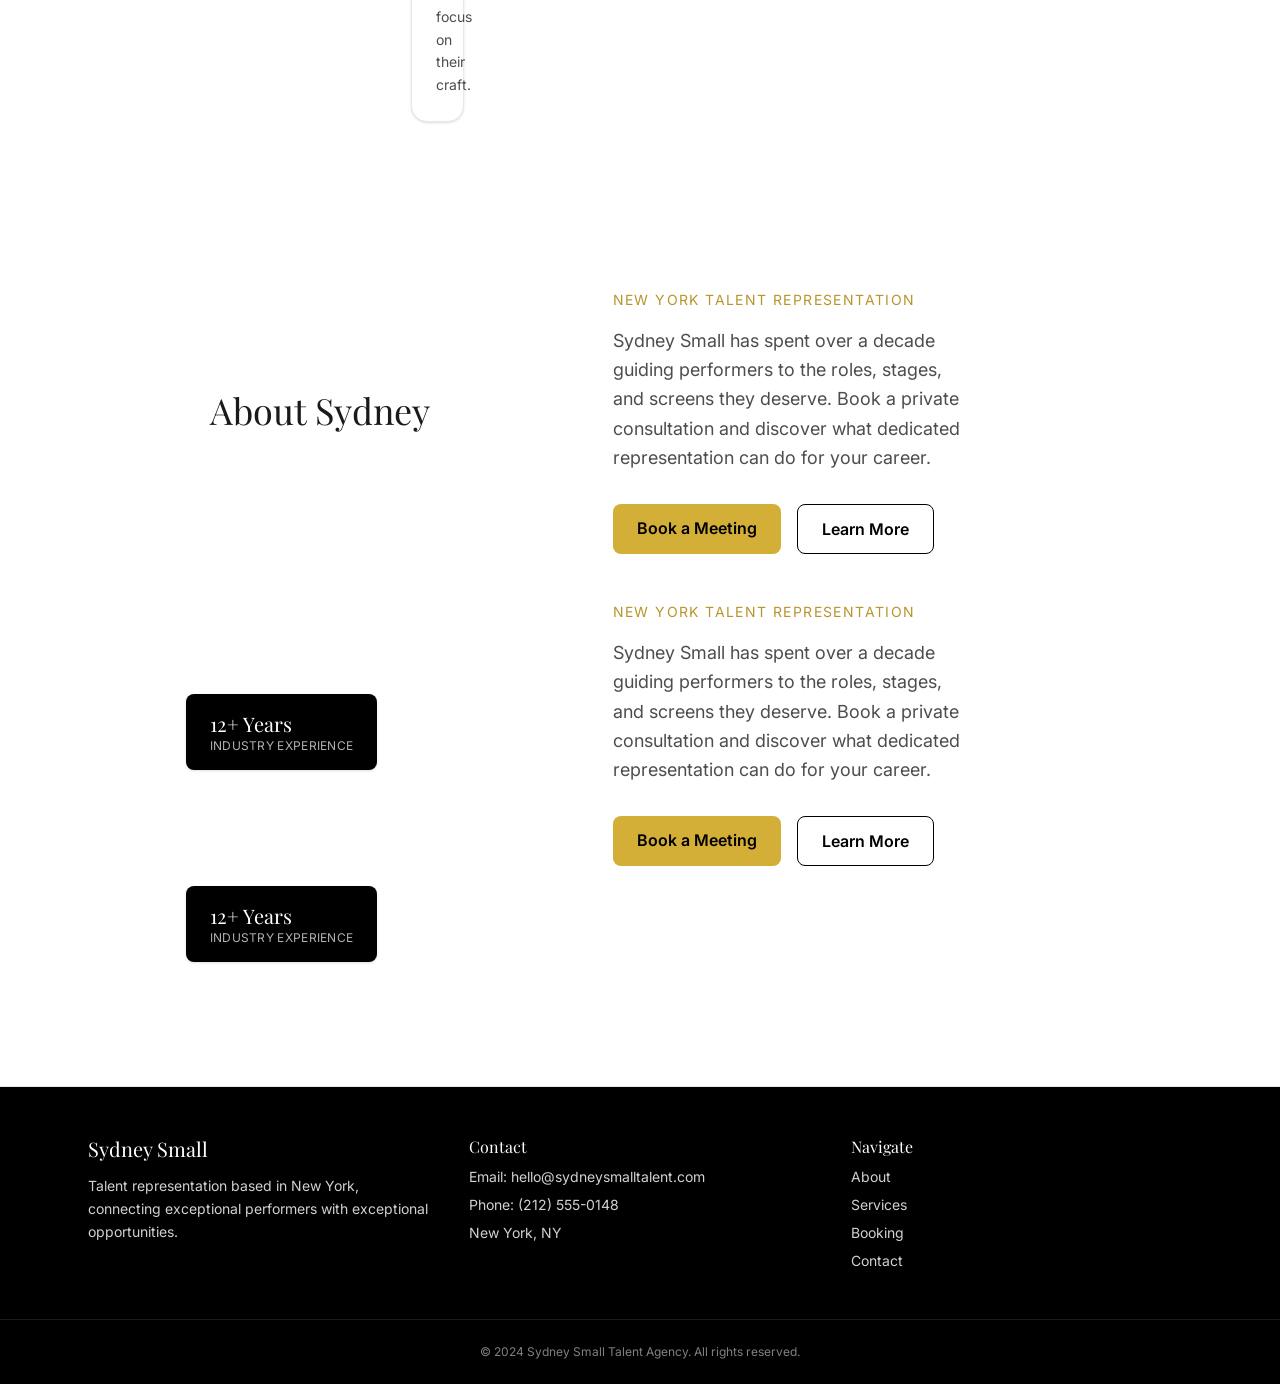
==== commit 48794c53: "Update site copy via Tibly" ====
--- a/booking.html
+++ b/booking.html
@@ -44,7 +44,7 @@
       </div>
       <div class="card">
         <h3 class="font-display text-xl text-ink mb-2">Industry Access</h3>
-        <p class="font-body text-sm text-brand-500 leading-relaxed">Deep connections with casting directors, studios, and brands across New York and beyond.</p>
+        <p class="font-body text-sm text-brand-500 leading-relaxed">Deep connections with casting asdf, studios, and brands across New York and beyond.</p>
       </div>
       <div class="card">
         <h3 class="font-display text-xl text-ink mb-2">Strategic Guidance<div><br></div><div>Autosave&nbsp;</div></h3>
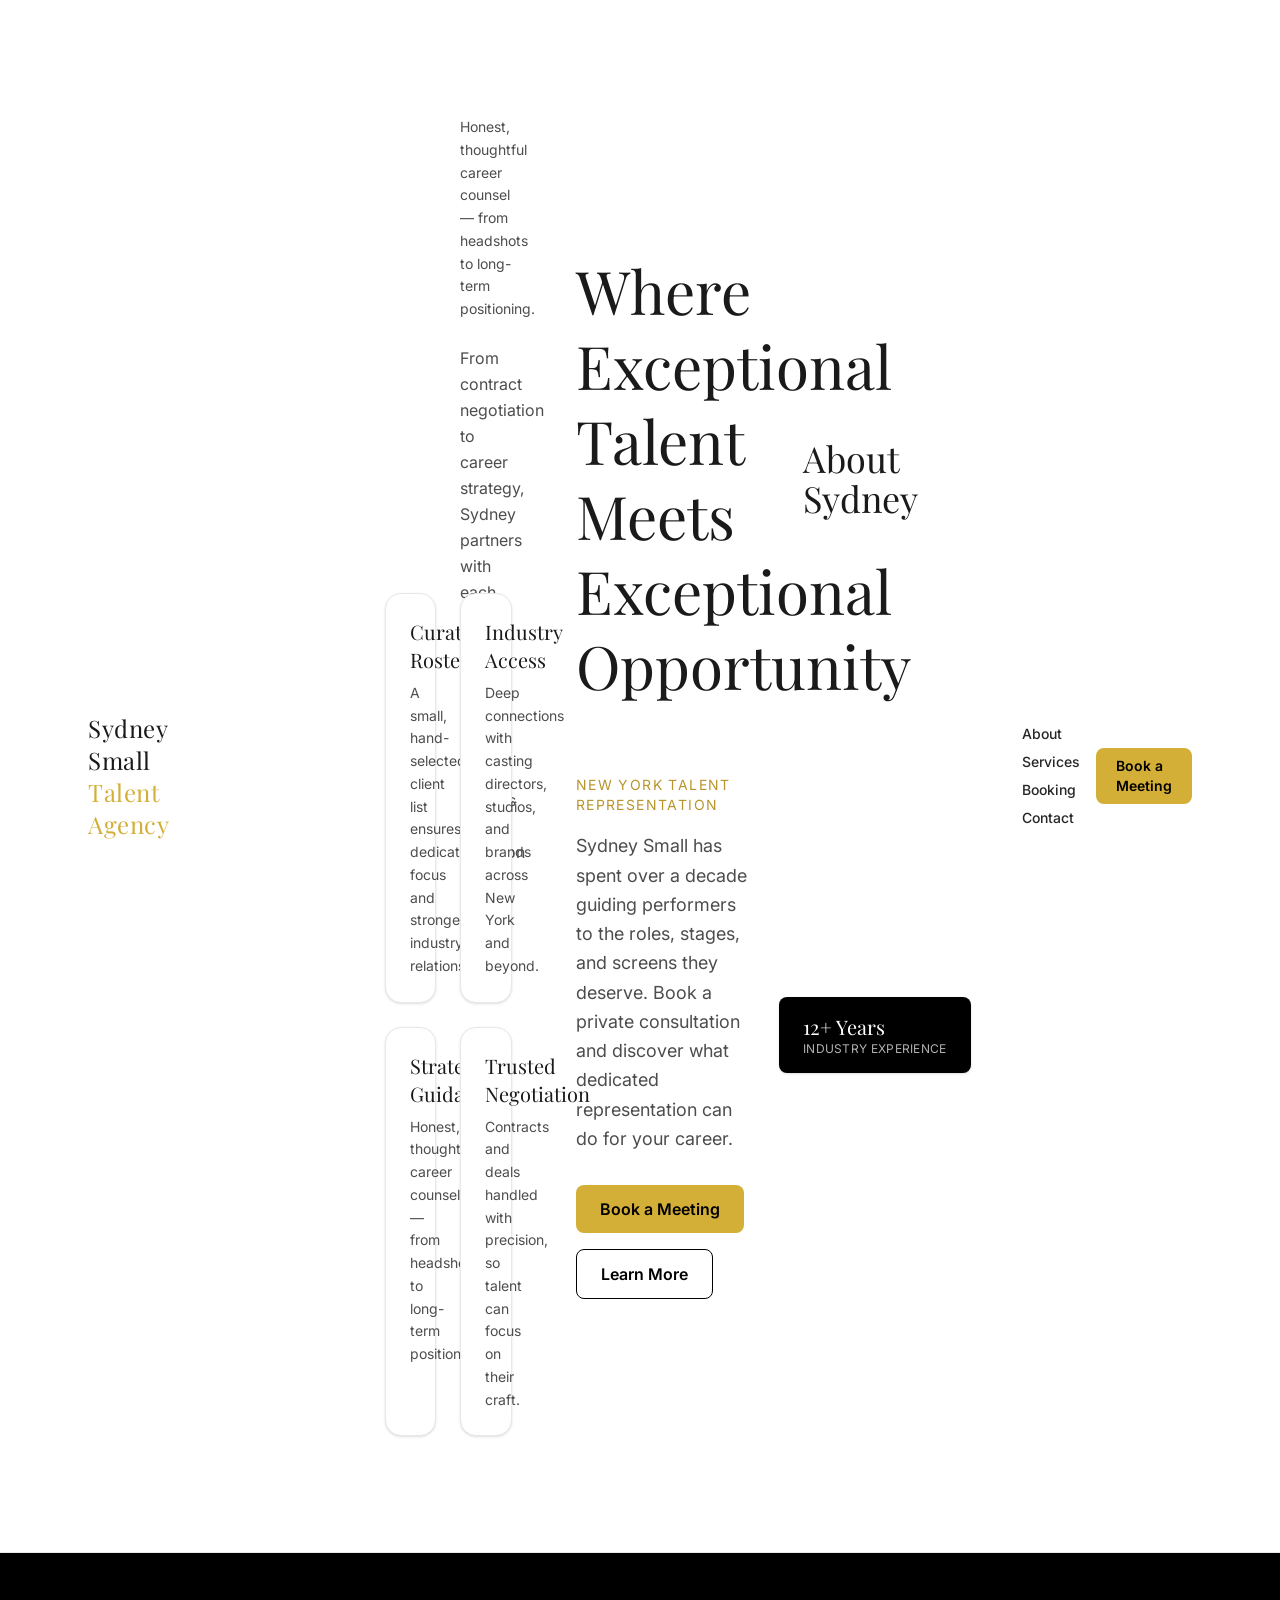
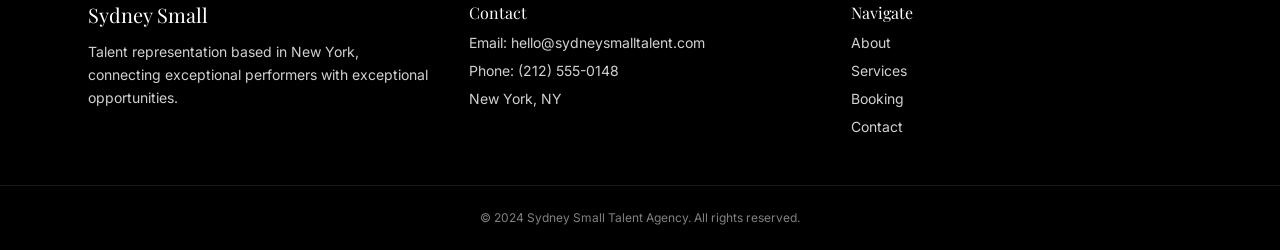
==== commit 48d0788a: "Update site copy via Tibly" ====
--- a/booking.html
+++ b/booking.html
@@ -22,42 +22,10 @@
 <!-- block:header -->
 <header class="bg-surface border-b border-secondary sticky top-0 z-50">
   <div class="max-w-6xl mx-auto px-6 py-5 flex flex-col md:flex-row md:items-center md:justify-between gap-4">
-    <a href="#top" class="font-display text-2xl tracking-wide text-ink">
+    <a class="font-display text-2xl tracking-wide text-ink" href="#top">
       Sydney Small <span class="text-accent-500">Talent Agency</span>
     </a>
-    <div class="max-w-6xl mx-auto px-6 py-20 sm:py-28 lg:py-32 grid gap-12 lg:grid-cols-2 lg:items-center">
     <div class="max-w-6xl mx-auto px-6 py-20 sm:py-24 grid gap-12 lg:grid-cols-2 lg:items-start">
-    <div>
-      
-      <p class="font-body text-brand-500 leading-relaxed mb-4">
-        <h3 class="font-display text-xl text-ink mb-2">Strategic Guiasdfasdfdance</h3>
-        <p class="font-body text-sm text-brand-500 leading-relaxed">Honest, thoughtfulasdfcareer counsel — from headshots to long-term positioning.</p>
-      </p>
-      
-    </div>
-    <div class="grid sm:grid-cols-2 gap-6">
-      <p class="font-body text-brand-500 leading-relaxed mb-4">
-        Based in New York City, Sydney Small represents actors, models, and performers across film, television, theater, and commercial work. Her approach is personal, discerning, and results-driven — she takes on a select roster of talent so every client receives her full attention.
-      </p><div class="card">
-        <h3 class="font-display text-xl text-ink mb-2">Curated Roster</h3>
-        <p class="font-body text-sm text-brand-500 leading-relaxed">A small, hand-selected client list ensures dedicated focus and stronger industry relationships.</p>
-      </div>
-      <div class="card">
-        <h3 class="font-display text-xl text-ink mb-2">Industry Access</h3>
-        <p class="font-body text-sm text-brand-500 leading-relaxed">Deep connections with casting asdf, studios, and brands across New York and beyond.</p>
-      </div>
-      <div class="card">
-        <h3 class="font-display text-xl text-ink mb-2">Strategic Guidance<div><br></div><div>Autosave&nbsp;</div></h3>
-        <p class="font-body text-sm text-brand-500 leading-relaxed">Honest, thoughtful career counsel — from headshots to long-term positioning.</p>
-      </div>
-      <div class="card">
-        <h3 class="font-display text-xl text-ink mb-2">Trusted Negotiation</h3>
-        <p class="font-body text-sm text-brand-500 leading-relaxed">Contracts and deals handled with precision, so talent can focus on their craft.</p>
-      </div>
-    </div>
-  </div><h1 class="font-display text-4xl sm:text-5xl lg:text-6xl text-ink leading-tight mb-6">
-        Where Exceptional Talent Meets Exceptional Opportunity
-      </h1><h2 class="font-display text-3xl sm:text-4xl text-ink mb-6"><div class="max-w-6xl mx-auto px-6 py-20 sm:py-24 grid gap-12 lg:grid-cols-2 lg:items-start">
     <div>
       
       
@@ -65,28 +33,29 @@
     </div>
     <div class="grid sm:grid-cols-2 gap-6">
       <p class="font-body text-brand-500 leading-relaxed mb-4">
-        <h3 class="font-display text-xl text-ink mb-2">Strategic Guidance</h3>
+        </p>
         <p class="font-body text-sm text-brand-500 leading-relaxed">Honest, thoughtful career counsel — from headshots to long-term positioning.</p>
-      </p><p class="font-body text-brand-500 leading-relaxed">
+      <p></p><p class="font-body text-brand-500 leading-relaxed" style="width:130px;max-width:100%;width:141px;max-width:100%;width:141px;max-width:100%;height:410px;height:224px" data-tibly-styled="ca2e8144-fff4-4b20-a345-f4d5cabf231a">
         From contract negotiation to career strategy, Sydney partners with each client to build a body of work that reflects their ambition and craft.
-      </p><div class="card">
+      </p><div class="card" data-tibly-styled="73572630-43e8-4356-be07-a568b59e85e8" style="width: 130px; max-width: 100%;">
         <h3 class="font-display text-xl text-ink mb-2">Curated Roster</h3>
-        <p class="font-body text-sm text-brand-500 leading-relaxed">A small, hand-selected client list ensures dedicated focus and stronger industry relationships.</p>
+        <p class="font-body text-sm text-brand-500 leading-relaxed" style="width:50px;max-width:100%;width: unset; max-width: unset" data-tibly-styled="416839bf-9f62-46fe-9888-e8f583e38ff2">A small, hand-selected client list ensures dedicated focus and stronger industry relationships.</p>
       </div>
-      <div class="card">
+      <div class="card" style="width:141px;max-width:100%" data-tibly-styled="051f6d04-f040-4813-b8b8-38d59a6f6d0a">
         <h3 class="font-display text-xl text-ink mb-2">Industry Access</h3>
         <p class="font-body text-sm text-brand-500 leading-relaxed">Deep connections with casting directors, studios, and brands across New York and beyond.</p>
       </div>
       <div class="card">
         <h3 class="font-display text-xl text-ink mb-2">Strategic Guidance</h3>
-        <p class="font-body text-sm text-brand-500 leading-relaxed">Honest, thoughtful career counsel — from headshots to long-term positioning.</p>
+        <p class="font-body text-sm text-brand-500 leading-relaxed" style="width:91px;max-width:100%;width:45px;max-width:100%;width: unset; max-width: unset; width:91px;max-width:100%;width: unset; max-width: unset" data-tibly-styled="e3c9161d-4dd8-40ca-a9c3-ae9e7e81690f">Honest, thoughtful career counsel — from headshots to long-term positioning.</p>
       </div>
       <div class="card">
         <h3 class="font-display text-xl text-ink mb-2">Trusted Negotiation</h3>
         <p class="font-body text-sm text-brand-500 leading-relaxed">Contracts and deals handled with precision, so talent can focus on their craft.</p>
       </div>
     </div>
-  </div><h1 class="font-display text-4xl sm:text-5xl lg:text-6xl text-ink leading-tight mb-6">
+  </div><div class="max-w-6xl mx-auto px-6 py-20 sm:py-28 lg:py-32 grid gap-12 lg:grid-cols-2 lg:items-center">
+    <h1 class="font-display text-4xl sm:text-5xl lg:text-6xl text-ink leading-tight mb-6" style="width:452px;max-width:100%;width:452px;max-width:100%;width:286px;max-width:100%;width:286px;max-width:100%;height:627px;width: unset; max-width: unset; height: unset; position:relative;z-index:1;width:286px;max-width:100%;width: unset; max-width: unset; width:452px;max-width:100%;position:relative;z-index:1;width: unset; max-width: unset" data-tibly-styled="6d428674-59f1-474d-9e14-be6a1a705a35">
         Where Exceptional Talent Meets Exceptional Opportunity
       </h1><h2 class="font-display text-3xl sm:text-4xl text-ink mb-6">About Sydney</h2><div>
       <p class="font-body text-sm tracking-widest uppercase text-accent-600 mb-4">New York Talent Representation</p>
@@ -95,25 +64,8 @@
         Sydney Small has spent over a decade guiding performers to the roles, stages, and screens they deserve. Book a private consultation and discover what dedicated representation can do for your career.
       </p>
       <div class="flex flex-wrap gap-4">
-        <a href="#booking" class="btn">Book a Meeting</a>
-        <a href="#about" class="btn-secondary">Learn More</a>
-      </div>
-    </div>
-    <div class="relative">
-      
-      <p>New text</p><div class="absolute -bottom-6 -left-6 hidden sm:block bg-brand-900 text-surface rounded-md px-6 py-4 shadow-sm">
-        <p class="font-display text-xl">12+ Years</p>
-        <p class="font-body text-xs text-brand-300 uppercase tracking-wide">Industry Experience</p>
-      </div>
-    </div></h2><div>
-      <p class="font-body text-sm tracking-widest uppercase text-accent-600 mb-4">New York Talent Representation</p>
-      
-      <p class="font-body text-lg text-brand-500 max-w-xl mb-8 leading-relaxed">
-        Sydney Small has spent over a decade guiding performers to the roles, stages, and screens they deserve. Book a private consultation and discover what dedicated representation can do for your career.
-      </p>
-      <div class="flex flex-wrap gap-4">
-        <a href="#booking" class="btn">Book a Meeting</a>
-        <a href="#about" class="btn-secondary">Learn More</a>
+        <a class="btn" href="#booking">Book a Meeting</a>
+        <a class="btn-secondary" href="#about">Learn More</a>
       </div>
     </div>
     <div class="relative">
@@ -124,12 +76,12 @@
       </div>
     </div>
   </div><nav class="flex flex-wrap gap-x-8 gap-y-2 text-sm font-body font-medium text-brand-600">
-      <a href="#about" class="hover:text-accent-500 transition-colors">About</a>
-      <a href="#services" class="hover:text-accent-500 transition-colors">Services</a>
-      <a href="/booking" class="hover:text-accent-500 transition-colors">Booking</a>
-      <a href="#contact" class="hover:text-accent-500 transition-colors">Contact</a>
+      <a class="hover:text-accent-500 transition-colors" href="#about">About</a>
+      <a class="hover:text-accent-500 transition-colors" href="#services">Services</a>
+      <a class="hover:text-accent-500 transition-colors" href="/booking">Booking</a>
+      <a class="hover:text-accent-500 transition-colors" href="#contact">Contact</a>
     </nav>
-    <a href="#booking" class="btn text-sm py-2 px-5 self-start md:self-auto">Book a Meeting</a>
+    <a class="btn text-sm py-2 px-5 self-start md:self-auto" href="#booking">Book a Meeting</a>
   </div>
 </header>
 <!-- /block:header -->
